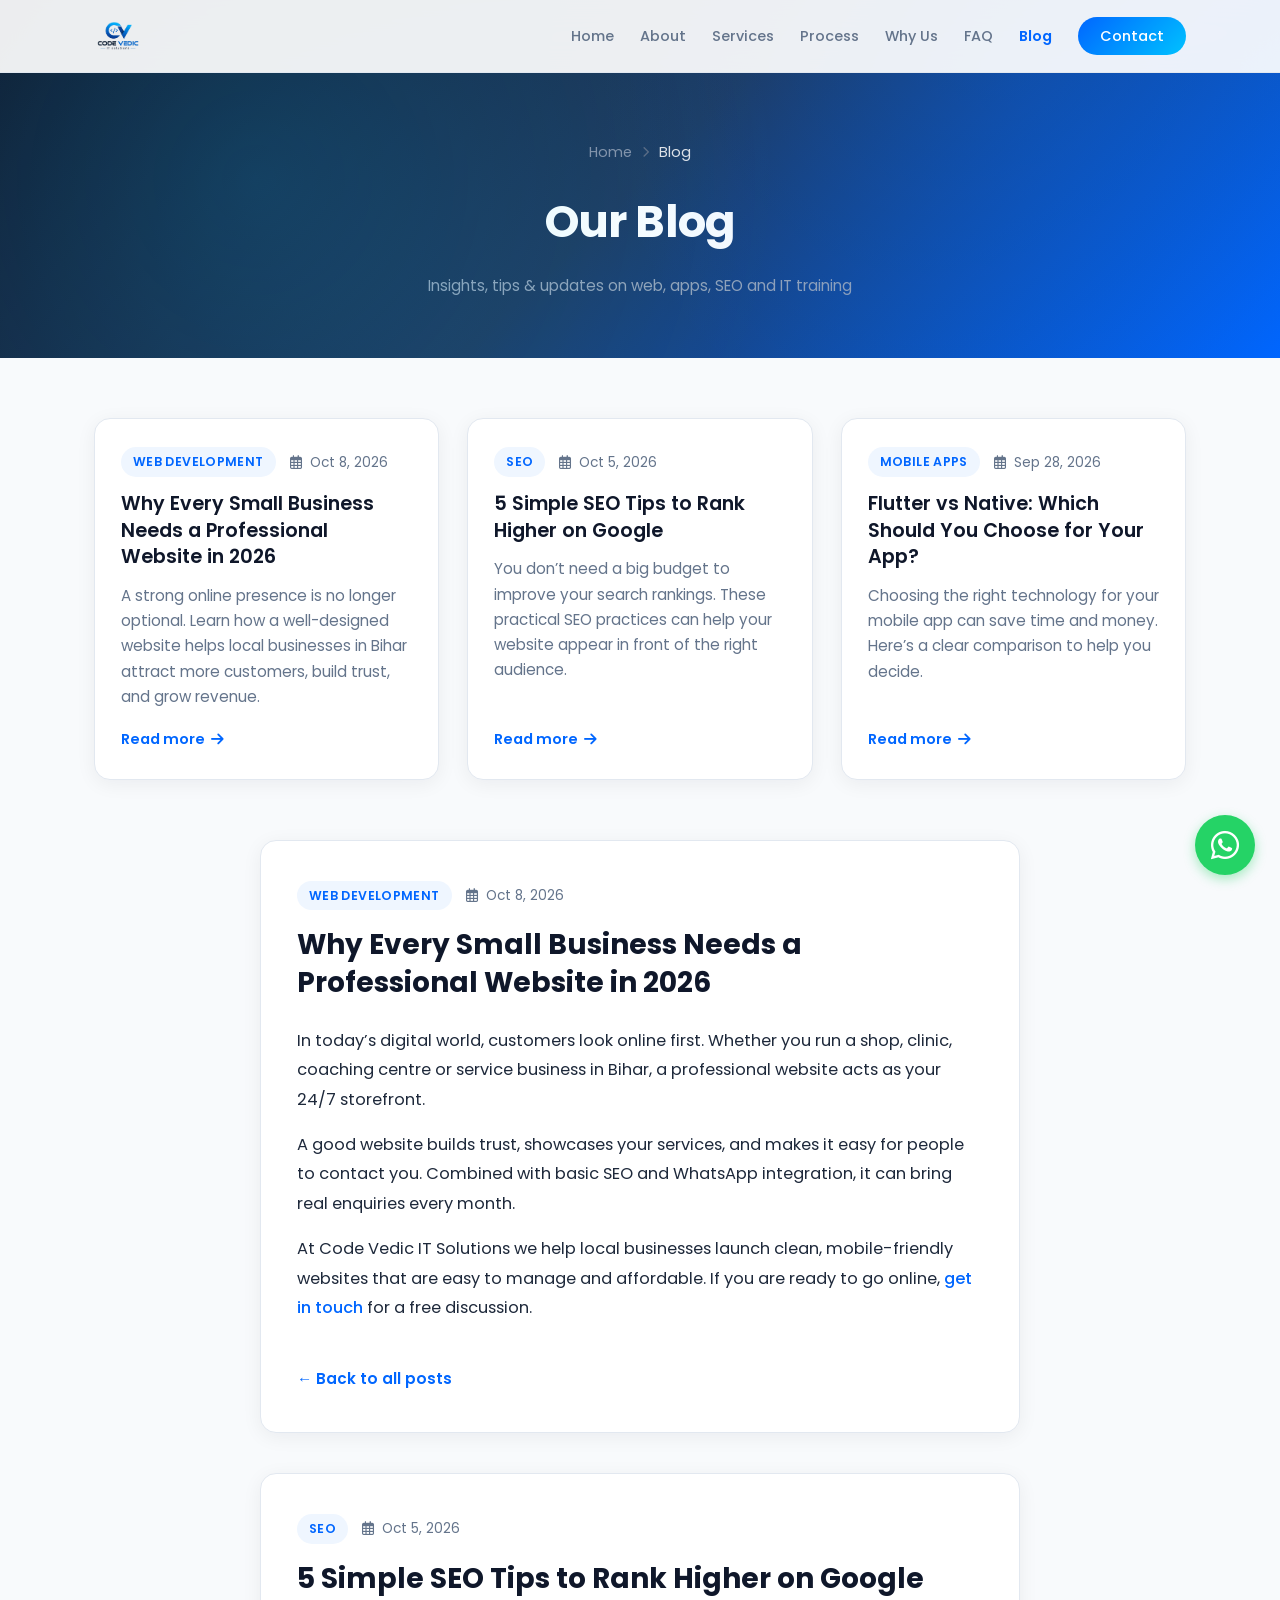
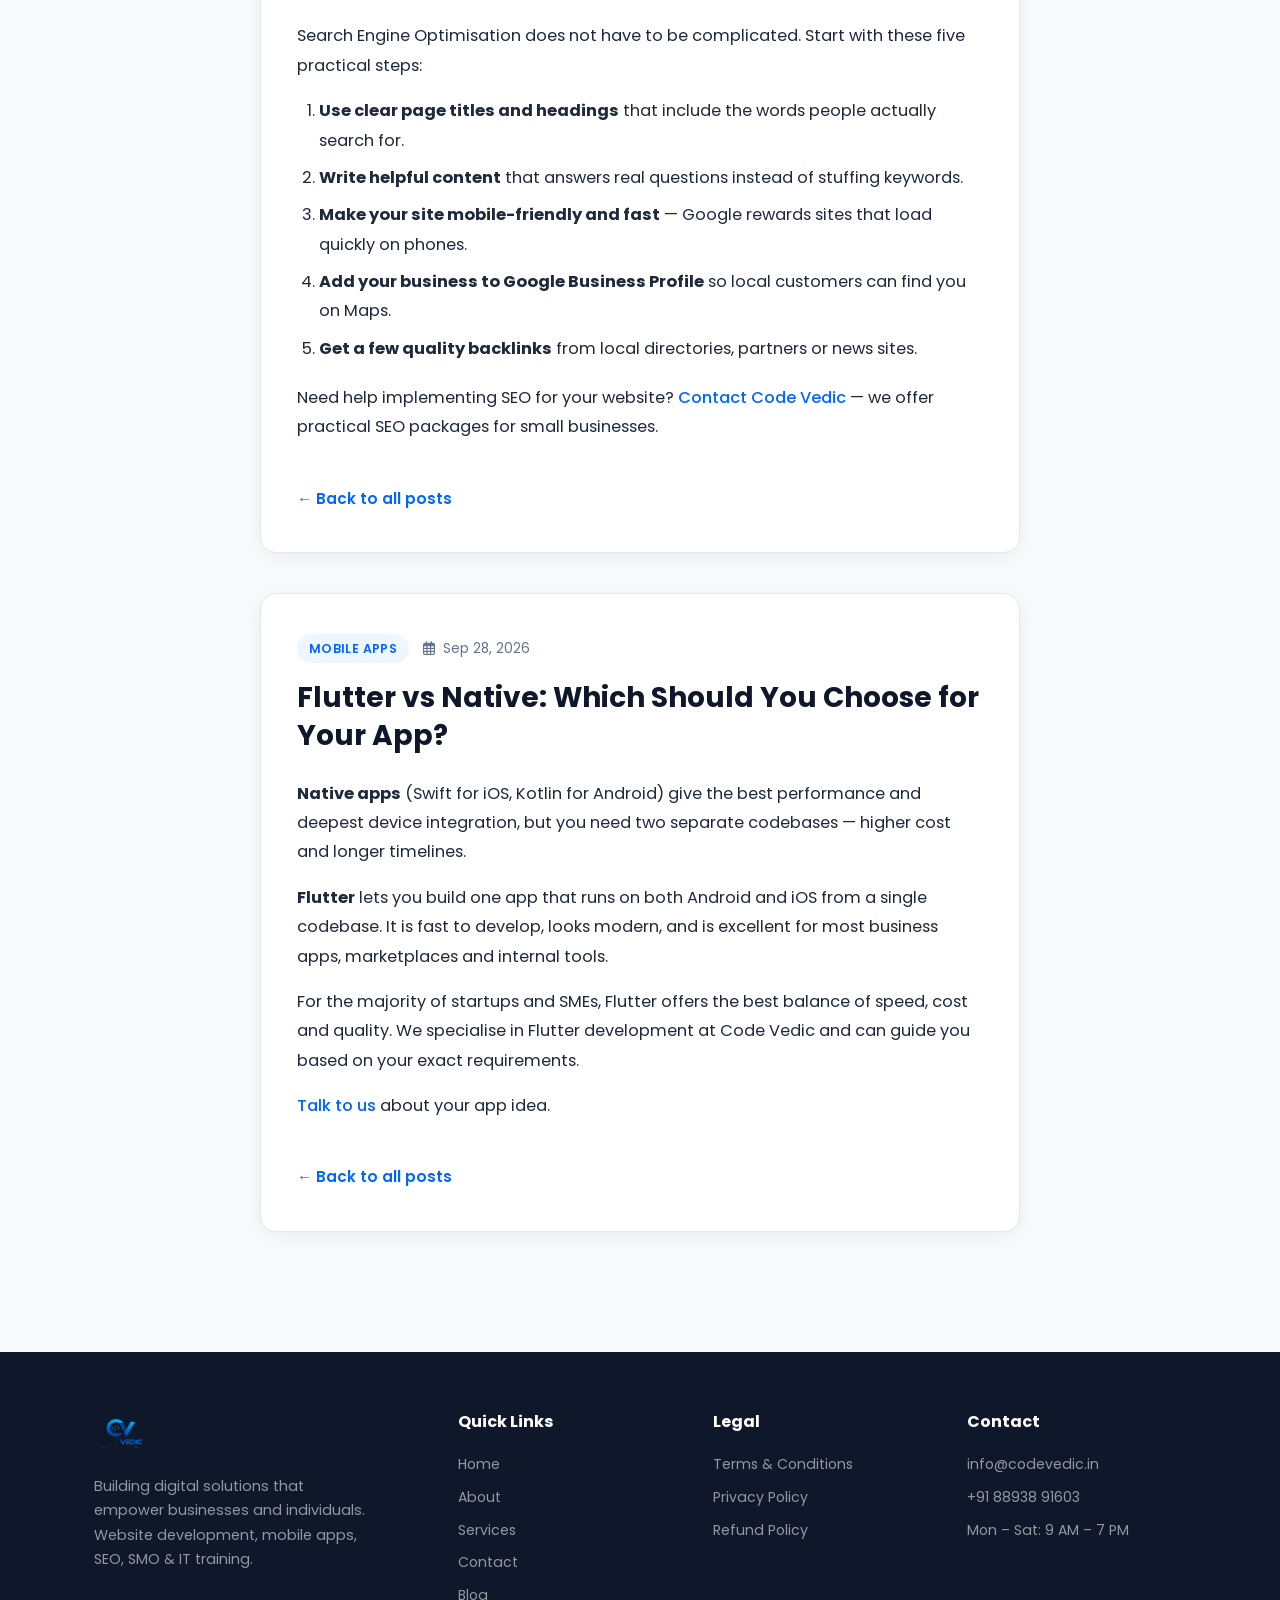
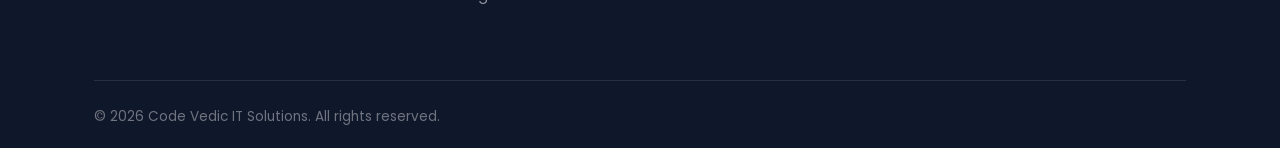
==== blog.html @ 6866b218 "Add files via upload" ====
<!DOCTYPE html>
<html lang="en">
<head>
    <meta charset="UTF-8">
    <meta name="viewport" content="width=device-width, initial-scale=1.0">
    <meta name="description" content="Blog of Code Vedic IT Solutions – Tips on website development, mobile apps, SEO, digital marketing and IT training.">
    <meta name="robots" content="index, follow">
    <meta name="author" content="Code Vedic IT Solutions">
    <link rel="canonical" href="https://www.codevedic.in/blog.html">
    <meta property="og:title" content="Blog | Code Vedic IT Solutions">
    <meta property="og:description" content="Tips and insights on web development, apps, SEO and IT training from Code Vedic.">
    <meta property="og:url" content="https://www.codevedic.in/blog.html">
    <meta property="og:type" content="website">
    <meta property="og:site_name" content="Code Vedic IT Solutions">
    <meta property="og:image" content="https://www.codevedic.in/logo.png">
    <title>Blog | Code Vedic IT Solutions</title>
    <link rel="icon" type="image/png" href="logo.png">
    <link rel="apple-touch-icon" href="logo.png">
    <link rel="stylesheet" href="styles.css">
    <link rel="preconnect" href="https://fonts.googleapis.com">
    <link rel="preconnect" href="https://fonts.gstatic.com" crossorigin>
    <link href="https://fonts.googleapis.com/css2?family=Poppins:wght@300;400;500;600;700;800&display=swap" rel="stylesheet">
    <link rel="stylesheet" href="https://cdnjs.cloudflare.com/ajax/libs/font-awesome/6.5.1/css/all.min.css">
</head>
<body>
    <nav class="navbar scrolled" id="navbar">
        <div class="container nav-container">
            <a href="index.html" class="logo">
                <img src="logo.png" alt="Code Vedic IT Solutions Logo">
            </a>
            <ul class="nav-links" id="navLinks">
                <li><a href="index.html#home">Home</a></li>
                <li><a href="index.html#about">About</a></li>
                <li><a href="index.html#services">Services</a></li>
                <li><a href="index.html#process">Process</a></li>
                <li><a href="index.html#why-us">Why Us</a></li>
                <li><a href="index.html#faq">FAQ</a></li>
                <li><a href="blog.html" class="active">Blog</a></li>
                <li><a href="index.html#contact" class="btn-nav">Contact</a></li>
            </ul>
            <button class="hamburger" id="hamburger" aria-label="Menu">
                <span></span>
                <span></span>
                <span></span>
            </button>
        </div>
    </nav>

    <section class="policy-hero">
        <div class="container">
            <div class="policy-breadcrumb">
                <a href="index.html">Home</a>
                <i class="fas fa-chevron-right"></i>
                <span>Blog</span>
            </div>
            <h1>Our Blog</h1>
            <p>Insights, tips &amp; updates on web, apps, SEO and IT training</p>
        </div>
    </section>

    <section class="blog-section">
        <div class="container">
            <!-- 
                ============================================
                HOW TO ADD A NEW BLOG POST:
                1. Copy one full <article class="blog-card"> ... </article> block below
                2. Paste it at the TOP of the blog-grid (newest first)
                3. Change the title, date, category, excerpt and the href of "Read more"
                4. Optionally create a new HTML file (e.g. blog-post-3.html) for the full article
                   and link to it, OR keep the full content inside the card for now.
                ============================================
            -->
            <div class="blog-grid">

                <!-- ========== BLOG POST 1 (newest) ========== -->
                <article class="blog-card">
                    <div class="blog-card-meta">
                        <span class="blog-category">Web Development</span>
                        <span class="blog-date"><i class="far fa-calendar-alt"></i> Oct 8, 2026</span>
                    </div>
                    <h2 class="blog-card-title">
                        <a href="#post-1">Why Every Small Business Needs a Professional Website in 2026</a>
                    </h2>
                    <p class="blog-card-excerpt">
                        A strong online presence is no longer optional. Learn how a well-designed website helps local businesses in Bihar attract more customers, build trust, and grow revenue.
                    </p>
                    <a href="#post-1" class="blog-read-more">Read more <i class="fas fa-arrow-right"></i></a>
                </article>

                <!-- ========== BLOG POST 2 ========== -->
                <article class="blog-card">
                    <div class="blog-card-meta">
                        <span class="blog-category">SEO</span>
                        <span class="blog-date"><i class="far fa-calendar-alt"></i> Oct 5, 2026</span>
                    </div>
                    <h2 class="blog-card-title">
                        <a href="#post-2">5 Simple SEO Tips to Rank Higher on Google</a>
                    </h2>
                    <p class="blog-card-excerpt">
                        You don’t need a big budget to improve your search rankings. These practical SEO practices can help your website appear in front of the right audience.
                    </p>
                    <a href="#post-2" class="blog-read-more">Read more <i class="fas fa-arrow-right"></i></a>
                </article>

                <!-- ========== BLOG POST 3 ========== -->
                <article class="blog-card">
                    <div class="blog-card-meta">
                        <span class="blog-category">Mobile Apps</span>
                        <span class="blog-date"><i class="far fa-calendar-alt"></i> Sep 28, 2026</span>
                    </div>
                    <h2 class="blog-card-title">
                        <a href="#post-3">Flutter vs Native: Which Should You Choose for Your App?</a>
                    </h2>
                    <p class="blog-card-excerpt">
                        Choosing the right technology for your mobile app can save time and money. Here’s a clear comparison to help you decide.
                    </p>
                    <a href="#post-3" class="blog-read-more">Read more <i class="fas fa-arrow-right"></i></a>
                </article>

                <!-- 
                    ========== ADD NEW BLOG POST HERE ==========
                    Copy the block above and paste below this comment.
                    Update title, date, category, excerpt and link.
                -->

            </div>

            <!-- Full post content sections (expandable / for anchor links) -->
            <div class="blog-posts-full">

                <article id="post-1" class="blog-full-post">
                    <div class="blog-full-meta">
                        <span class="blog-category">Web Development</span>
                        <span class="blog-date"><i class="far fa-calendar-alt"></i> Oct 8, 2026</span>
                    </div>
                    <h2>Why Every Small Business Needs a Professional Website in 2026</h2>
                    <div class="blog-full-body">
                        <p>In today’s digital world, customers look online first. Whether you run a shop, clinic, coaching centre or service business in Bihar, a professional website acts as your 24/7 storefront.</p>
                        <p>A good website builds trust, showcases your services, and makes it easy for people to contact you. Combined with basic SEO and WhatsApp integration, it can bring real enquiries every month.</p>
                        <p>At Code Vedic IT Solutions we help local businesses launch clean, mobile-friendly websites that are easy to manage and affordable. If you are ready to go online, <a href="index.html#contact">get in touch</a> for a free discussion.</p>
                    </div>
                    <a href="blog.html" class="blog-back">← Back to all posts</a>
                </article>

                <article id="post-2" class="blog-full-post">
                    <div class="blog-full-meta">
                        <span class="blog-category">SEO</span>
                        <span class="blog-date"><i class="far fa-calendar-alt"></i> Oct 5, 2026</span>
                    </div>
                    <h2>5 Simple SEO Tips to Rank Higher on Google</h2>
                    <div class="blog-full-body">
                        <p>Search Engine Optimisation does not have to be complicated. Start with these five practical steps:</p>
                        <ol>
                            <li><strong>Use clear page titles and headings</strong> that include the words people actually search for.</li>
                            <li><strong>Write helpful content</strong> that answers real questions instead of stuffing keywords.</li>
                            <li><strong>Make your site mobile-friendly and fast</strong> — Google rewards sites that load quickly on phones.</li>
                            <li><strong>Add your business to Google Business Profile</strong> so local customers can find you on Maps.</li>
                            <li><strong>Get a few quality backlinks</strong> from local directories, partners or news sites.</li>
                        </ol>
                        <p>Need help implementing SEO for your website? <a href="index.html#contact">Contact Code Vedic</a> — we offer practical SEO packages for small businesses.</p>
                    </div>
                    <a href="blog.html" class="blog-back">← Back to all posts</a>
                </article>

                <article id="post-3" class="blog-full-post">
                    <div class="blog-full-meta">
                        <span class="blog-category">Mobile Apps</span>
                        <span class="blog-date"><i class="far fa-calendar-alt"></i> Sep 28, 2026</span>
                    </div>
                    <h2>Flutter vs Native: Which Should You Choose for Your App?</h2>
                    <div class="blog-full-body">
                        <p><strong>Native apps</strong> (Swift for iOS, Kotlin for Android) give the best performance and deepest device integration, but you need two separate codebases — higher cost and longer timelines.</p>
                        <p><strong>Flutter</strong> lets you build one app that runs on both Android and iOS from a single codebase. It is fast to develop, looks modern, and is excellent for most business apps, marketplaces and internal tools.</p>
                        <p>For the majority of startups and SMEs, Flutter offers the best balance of speed, cost and quality. We specialise in Flutter development at Code Vedic and can guide you based on your exact requirements.</p>
                        <p><a href="index.html#contact">Talk to us</a> about your app idea.</p>
                    </div>
                    <a href="blog.html" class="blog-back">← Back to all posts</a>
                </article>

            </div>
        </div>
    </section>

    <footer class="footer">
        <div class="container">
            <div class="footer-content">
                <div class="footer-brand">
                    <img src="logo.png" alt="Code Vedic IT Solutions" class="footer-logo">
                    <p>Building digital solutions that empower businesses and individuals. Website development, mobile apps, SEO, SMO &amp; IT training.</p>
                </div>
                <div class="footer-links">
                    <h4>Quick Links</h4>
                    <ul>
                        <li><a href="index.html#home">Home</a></li>
                        <li><a href="index.html#about">About</a></li>
                        <li><a href="index.html#services">Services</a></li>
                        <li><a href="index.html#contact">Contact</a></li>
                        <li><a href="blog.html">Blog</a></li>
                    </ul>
                </div>
                <div class="footer-links">
                    <h4>Legal</h4>
                    <ul>
                        <li><a href="terms.html">Terms &amp; Conditions</a></li>
                        <li><a href="privacy.html">Privacy Policy</a></li>
                        <li><a href="refund.html">Refund Policy</a></li>
                    </ul>
                </div>
                <div class="footer-links">
                    <h4>Contact</h4>
                    <ul>
                        <li><a href="mailto:info@codevedic.in">info@codevedic.in</a></li>
                        <li><a href="tel:+918893891603">+91 88938 91603</a></li>
                        <li>Mon – Sat: 9 AM – 7 PM</li>
                    </ul>
                </div>
            </div>
            <div class="footer-bottom">
                <p>&copy; 2026 Code Vedic IT Solutions. All rights reserved.</p>
            </div>
        </div>
    </footer>

    <a href="https://wa.me/918893891603" class="whatsapp-float" target="_blank" rel="noopener noreferrer" aria-label="Chat on WhatsApp">
        <i class="fab fa-whatsapp"></i>
    </a>

    <script src="script.js"></script>
</body>
</html>
---- styles.css ----
/* ===== Reset & Base ===== */
*, *::before, *::after {
    margin: 0;
    padding: 0;
    box-sizing: border-box;
}

:root {
    --primary: #0066FF;
    --primary-dark: #004ECC;
    --primary-light: #3D8BFF;
    --secondary: #00C2FF;
    --dark: #0F172A;
    --text: #1E293B;
    --text-muted: #64748B;
    --white: #FFFFFF;
    --bg: #FFFFFF;
    --bg-soft: #F1F5F9;
    --bg-blue: #EFF6FF;
    --bg-slate: #F8FAFC;
    --border: #E2E8F0;
    --gradient: linear-gradient(135deg, #0066FF 0%, #00C2FF 100%);
    --shadow: 0 10px 40px rgba(0, 102, 255, 0.1);
    --shadow-sm: 0 4px 16px rgba(0, 0, 0, 0.06);
    --radius: 14px;
    --transition: all 0.3s ease;
}

html {
    scroll-behavior: smooth;
    font-size: 16px;
}

body {
    font-family: 'Poppins', sans-serif;
    background: var(--bg);
    color: var(--text);
    line-height: 1.7;
    overflow-x: hidden;
}

.container {
    max-width: 1140px;
    margin: 0 auto;
    padding: 0 24px;
}

a {
    text-decoration: none;
    color: inherit;
    transition: var(--transition);
}

ul { list-style: none; }

img {
    max-width: 100%;
    height: auto;
    display: block;
}

/* ===== Buttons ===== */
.btn {
    display: inline-flex;
    align-items: center;
    gap: 8px;
    padding: 14px 32px;
    border-radius: 50px;
    font-weight: 600;
    font-size: 0.95rem;
    cursor: pointer;
    border: none;
    transition: var(--transition);
}

.btn-primary {
    background: var(--gradient);
    color: var(--white);
    box-shadow: 0 4px 20px rgba(0, 102, 255, 0.3);
}

.btn-primary:hover {
    transform: translateY(-3px);
    box-shadow: 0 8px 30px rgba(0, 102, 255, 0.4);
}

.btn-outline {
    background: transparent;
    color: var(--primary);
    border: 2px solid var(--primary);
}

.btn-outline:hover {
    background: var(--primary);
    color: var(--white);
}

.btn-lg {
    padding: 18px 40px;
    font-size: 1.05rem;
}

.btn-block {
    width: 100%;
    justify-content: center;
}

/* ===== Navigation ===== */
.navbar {
    position: fixed;
    top: 0;
    left: 0;
    width: 100%;
    z-index: 1000;
    padding: 12px 0;
    transition: var(--transition);
    background: rgba(255, 255, 255, 0.92);
    backdrop-filter: blur(16px);
    border-bottom: 1px solid var(--border);
}

.navbar.scrolled {
    box-shadow: 0 4px 24px rgba(0, 0, 0, 0.06);
    padding: 8px 0;
}

.nav-container {
    display: flex;
    align-items: center;
    justify-content: space-between;
}

.logo img {
    height: 48px;
    width: auto;
    object-fit: contain;
}

.nav-links {
    display: flex;
    align-items: center;
    gap: 26px;
}

.nav-links a {
    font-weight: 500;
    font-size: 0.9rem;
    color: var(--text-muted);
    position: relative;
}

.nav-links a:hover,
.nav-links a.active {
    color: var(--primary);
}

.nav-links a:not(.btn-nav)::after {
    content: '';
    position: absolute;
    bottom: -4px;
    left: 0;
    width: 0;
    height: 2px;
    background: var(--gradient);
    transition: var(--transition);
}

.nav-links a:not(.btn-nav):hover::after {
    width: 100%;
}

.btn-nav {
    background: var(--gradient);
    color: var(--white) !important;
    padding: 9px 22px;
    border-radius: 50px;
    font-weight: 600;
    font-size: 0.9rem;
}

.btn-nav:hover {
    transform: translateY(-2px);
    box-shadow: 0 4px 15px rgba(0, 102, 255, 0.3);
}

.hamburger {
    display: none;
    flex-direction: column;
    gap: 5px;
    background: none;
    border: none;
    cursor: pointer;
    padding: 4px;
}

.hamburger span {
    display: block;
    width: 24px;
    height: 2.5px;
    background: var(--dark);
    border-radius: 2px;
    transition: var(--transition);
}

/* ===== Hero Section ===== */
.hero {
    min-height: 92vh;
    display: flex;
    align-items: center;
    position: relative;
    padding: 120px 0 80px;
    background: linear-gradient(160deg, #EFF6FF 0%, #FFFFFF 45%, #F0F9FF 100%);
    overflow: hidden;
}

.hero-bg {
    position: absolute;
    inset: 0;
    background:
        radial-gradient(circle at 85% 15%, rgba(0, 102, 255, 0.08) 0%, transparent 40%),
        radial-gradient(circle at 10% 80%, rgba(0, 194, 255, 0.06) 0%, transparent 35%);
    z-index: 0;
}

.hero-content {
    position: relative;
    z-index: 1;
    text-align: center;
    max-width: 780px;
    margin: 0 auto;
}

.hero-badge {
    display: inline-block;
    background: rgba(0, 102, 255, 0.1);
    color: var(--primary);
    padding: 8px 20px;
    border-radius: 50px;
    font-size: 0.85rem;
    font-weight: 600;
    margin-bottom: 24px;
    border: 1px solid rgba(0, 102, 255, 0.15);
}

.hero-content h1 {
    font-size: 3.1rem;
    font-weight: 800;
    line-height: 1.2;
    margin-bottom: 20px;
    color: var(--dark);
}

.gradient-text {
    background: var(--gradient);
    -webkit-background-clip: text;
    -webkit-text-fill-color: transparent;
    background-clip: text;
}

.hero-content > p {
    font-size: 1.15rem;
    color: var(--text-muted);
    margin-bottom: 32px;
    max-width: 600px;
    margin-left: auto;
    margin-right: auto;
}

.hero-btns {
    display: flex;
    gap: 14px;
    flex-wrap: wrap;
    justify-content: center;
    margin-bottom: 48px;
}

.hero-stats {
    display: flex;
    justify-content: center;
    gap: 48px;
    flex-wrap: wrap;
    padding-top: 32px;
    border-top: 1px solid var(--border);
}

.hero-stat {
    text-align: center;
}

.hero-stat strong {
    display: block;
    font-size: 1.8rem;
    font-weight: 700;
    background: var(--gradient);
    -webkit-background-clip: text;
    -webkit-text-fill-color: transparent;
    background-clip: text;
}

.hero-stat span {
    font-size: 0.85rem;
    color: var(--text-muted);
}

.scroll-indicator {
    position: absolute;
    bottom: 28px;
    left: 50%;
    transform: translateX(-50%);
    animation: bounce 2s infinite;
    z-index: 1;
}

.scroll-indicator a {
    color: var(--text-muted);
    font-size: 1.4rem;
}

@keyframes bounce {
    0%, 100% { transform: translateX(-50%) translateY(0); }
    50% { transform: translateX(-50%) translateY(8px); }
}

/* ===== Section Common ===== */
section {
    padding: 90px 0;
}

.section-header {
    text-align: center;
    margin-bottom: 56px;
}

.section-tag {
    display: inline-block;
    background: rgba(0, 102, 255, 0.08);
    color: var(--primary);
    padding: 6px 16px;
    border-radius: 50px;
    font-size: 0.8rem;
    font-weight: 600;
    letter-spacing: 0.5px;
    text-transform: uppercase;
    margin-bottom: 14px;
}

.section-header h2 {
    font-size: 2.3rem;
    font-weight: 700;
    color: var(--dark);
    margin-bottom: 14px;
}

.underline {
    width: 56px;
    height: 4px;
    background: var(--gradient);
    margin: 0 auto 16px;
    border-radius: 2px;
}

.section-desc {
    color: var(--text-muted);
    font-size: 1.05rem;
    max-width: 560px;
    margin: 0 auto;
}

/* ===== About Section ===== */
.about {
    background: var(--bg);
}

.about-content {
    display: grid;
    grid-template-columns: 1fr 1fr;
    gap: 50px;
    align-items: start;
}

.about-text h3 {
    font-size: 1.5rem;
    color: var(--dark);
    margin-bottom: 16px;
}

.about-text p {
    color: var(--text-muted);
    margin-bottom: 16px;
    font-size: 1rem;
}

.about-text .btn {
    margin-top: 12px;
}

.about-features {
    display: grid;
    grid-template-columns: 1fr 1fr;
    gap: 18px;
}

.feature-card {
    background: var(--bg-soft);
    padding: 26px 22px;
    border-radius: var(--radius);
    border: 1px solid var(--border);
    transition: var(--transition);
}

.feature-card:hover {
    border-color: rgba(0, 102, 255, 0.25);
    transform: translateY(-4px);
    box-shadow: var(--shadow);
    background: var(--white);
}

.feature-icon {
    width: 48px;
    height: 48px;
    background: rgba(0, 102, 255, 0.1);
    border-radius: 12px;
    display: flex;
    align-items: center;
    justify-content: center;
    margin-bottom: 14px;
}

.feature-icon i {
    font-size: 1.3rem;
    color: var(--primary);
}

.feature-card h4 {
    font-size: 1.05rem;
    color: var(--dark);
    margin-bottom: 8px;
}

.feature-card p {
    color: var(--text-muted);
    font-size: 0.88rem;
    margin: 0;
}

/* ===== Services Section ===== */
.services {
    background: var(--bg-soft);
}

.services-grid {
    display: grid;
    grid-template-columns: repeat(2, 1fr);
    gap: 28px;
}

.service-card {
    background: var(--white);
    padding: 36px 30px;
    border-radius: 16px;
    border: 1px solid var(--border);
    transition: var(--transition);
    position: relative;
    overflow: hidden;
}

.service-card::before {
    content: '';
    position: absolute;
    top: 0;
    left: 0;
    width: 100%;
    height: 3px;
    background: var(--gradient);
    transform: scaleX(0);
    transition: var(--transition);
}

.service-card:hover {
    border-color: rgba(0, 102, 255, 0.2);
    transform: translateY(-6px);
    box-shadow: var(--shadow);
}

.service-card:hover::before {
    transform: scaleX(1);
}

.service-icon {
    width: 64px;
    height: 64px;
    background: var(--bg-blue);
    border-radius: 14px;
    display: flex;
    align-items: center;
    justify-content: center;
    margin-bottom: 22px;
}

.service-icon i {
    font-size: 1.6rem;
    color: var(--primary);
}

.service-card h3 {
    font-size: 1.3rem;
    color: var(--dark);
    margin-bottom: 12px;
}

.service-card > p {
    color: var(--text-muted);
    font-size: 0.92rem;
    margin-bottom: 18px;
}

.service-card ul {
    display: flex;
    flex-direction: column;
    gap: 7px;
}

.service-card ul li {
    color: var(--text-muted);
    font-size: 0.88rem;
    padding-left: 20px;
    position: relative;
}

.service-card ul li::before {
    content: '✓';
    position: absolute;
    left: 0;
    color: var(--primary);
    font-weight: 700;
}

/* ===== Process Section ===== */
.process {
    background: var(--bg);
}

.process-grid {
    display: grid;
    grid-template-columns: repeat(4, 1fr);
    gap: 24px;
}

.process-card {
    background: var(--bg-soft);
    padding: 32px 24px;
    border-radius: var(--radius);
    border: 1px solid var(--border);
    text-align: center;
    transition: var(--transition);
    position: relative;
}

.process-card:hover {
    transform: translateY(-5px);
    box-shadow: var(--shadow);
    border-color: rgba(0, 102, 255, 0.2);
    background: var(--white);
}

.process-num {
    font-size: 2.2rem;
    font-weight: 800;
    background: var(--gradient);
    -webkit-background-clip: text;
    -webkit-text-fill-color: transparent;
    background-clip: text;
    margin-bottom: 14px;
    opacity: 0.85;
}

.process-card h3 {
    font-size: 1.1rem;
    color: var(--dark);
    margin-bottom: 10px;
}

.process-card p {
    color: var(--text-muted);
    font-size: 0.88rem;
}

/* ===== Technologies Section ===== */
.tech {
    background: var(--bg-blue);
}

.tech-grid {
    display: grid;
    grid-template-columns: repeat(6, 1fr);
    gap: 18px;
}

.tech-item {
    background: var(--white);
    padding: 24px 12px;
    border-radius: var(--radius);
    border: 1px solid var(--border);
    display: flex;
    flex-direction: column;
    align-items: center;
    gap: 10px;
    transition: var(--transition);
}

.tech-item:hover {
    transform: translateY(-4px);
    box-shadow: var(--shadow-sm);
    border-color: rgba(0, 102, 255, 0.25);
}

.tech-item i {
    font-size: 1.8rem;
    color: var(--primary);
}

.tech-item span {
    font-size: 0.82rem;
    font-weight: 500;
    color: var(--text);
}

/* ===== Why Us Section ===== */
.why-us {
    background: var(--bg-soft);
}

.why-grid {
    display: grid;
    grid-template-columns: repeat(4, 1fr);
    gap: 22px;
}

.why-card {
    background: var(--white);
    padding: 32px 24px;
    border-radius: var(--radius);
    border: 1px solid var(--border);
    transition: var(--transition);
    text-align: center;
}

.why-card:hover {
    border-color: rgba(0, 102, 255, 0.25);
    transform: translateY(-5px);
    box-shadow: var(--shadow);
}

.why-icon {
    width: 56px;
    height: 56px;
    background: var(--bg-blue);
    border-radius: 50%;
    display: flex;
    align-items: center;
    justify-content: center;
    margin: 0 auto 16px;
}

.why-icon i {
    font-size: 1.3rem;
    color: var(--primary);
}

.why-card h3 {
    font-size: 1.1rem;
    color: var(--dark);
    margin-bottom: 10px;
}

.why-card p {
    color: var(--text-muted);
    font-size: 0.88rem;
}

/* ===== FAQ Section ===== */
.faq {
    background: var(--bg);
}

.faq-list {
    max-width: 760px;
    margin: 0 auto;
    display: flex;
    flex-direction: column;
    gap: 12px;
}

.faq-item {
    background: var(--bg-soft);
    border-radius: var(--radius);
    border: 1px solid var(--border);
    overflow: hidden;
    transition: var(--transition);
}

.faq-item.active {
    border-color: rgba(0, 102, 255, 0.25);
    box-shadow: var(--shadow-sm);
}

.faq-question {
    width: 100%;
    display: flex;
    align-items: center;
    justify-content: space-between;
    padding: 18px 24px;
    background: none;
    border: none;
    cursor: pointer;
    font-family: 'Poppins', sans-serif;
    font-size: 1rem;
    font-weight: 600;
    color: var(--dark);
    text-align: left;
    gap: 16px;
}

.faq-question i {
    color: var(--primary);
    transition: var(--transition);
    flex-shrink: 0;
}

.faq-item.active .faq-question i {
    transform: rotate(180deg);
}

.faq-answer {
    max-height: 0;
    overflow: hidden;
    transition: max-height 0.3s ease;
}

.faq-item.active .faq-answer {
    max-height: 200px;
}

.faq-answer p {
    padding: 0 24px 18px;
    color: var(--text-muted);
    font-size: 0.92rem;
}

/* ===== CTA Section ===== */
.cta {
    background: var(--gradient);
    text-align: center;
    padding: 70px 0;
}

.cta h2 {
    font-size: 2.1rem;
    color: var(--white);
    margin-bottom: 12px;
}

.cta p {
    color: rgba(255, 255, 255, 0.9);
    font-size: 1.05rem;
    margin-bottom: 28px;
    max-width: 500px;
    margin-left: auto;
    margin-right: auto;
}

.cta .btn-primary {
    background: var(--white);
    color: var(--primary);
    box-shadow: 0 4px 20px rgba(0, 0, 0, 0.12);
}

.cta .btn-primary:hover {
    background: var(--dark);
    color: var(--white);
}

/* ===== Contact Section ===== */
.contact {
    background: var(--bg-soft);
}

.contact-wrapper {
    display: grid;
    grid-template-columns: 0.85fr 1.15fr;
    gap: 48px;
    align-items: start;
}

.contact-info {
    display: flex;
    flex-direction: column;
    gap: 24px;
}

.info-item {
    display: flex;
    gap: 14px;
    align-items: flex-start;
}

.info-icon {
    width: 48px;
    height: 48px;
    background: var(--bg-blue);
    border-radius: 12px;
    display: flex;
    align-items: center;
    justify-content: center;
    flex-shrink: 0;
}

.info-icon i {
    color: var(--primary);
    font-size: 1.1rem;
}

.info-item h4 {
    color: var(--dark);
    font-size: 0.95rem;
    margin-bottom: 2px;
}

.info-item p,
.info-item a {
    color: var(--text-muted);
    font-size: 0.92rem;
}

.info-item a:hover {
    color: var(--primary);
}

.social-links {
    display: flex;
    gap: 10px;
    margin-top: 8px;
}

.social-links a {
    width: 42px;
    height: 42px;
    background: var(--white);
    border-radius: 50%;
    display: flex;
    align-items: center;
    justify-content: center;
    color: var(--text-muted);
    border: 1px solid var(--border);
    transition: var(--transition);
}

.social-links a:hover {
    background: var(--primary);
    color: var(--white);
    border-color: var(--primary);
    transform: translateY(-3px);
}

/* Contact Form */
.contact-form {
    background: var(--white);
    padding: 36px;
    border-radius: 16px;
    border: 1px solid var(--border);
    box-shadow: var(--shadow-sm);
}

.form-row {
    display: grid;
    grid-template-columns: 1fr 1fr;
    gap: 18px;
}

.form-group {
    margin-bottom: 18px;
}

.form-group label {
    display: block;
    color: var(--dark);
    font-size: 0.88rem;
    font-weight: 500;
    margin-bottom: 7px;
}

.form-group input,
.form-group select,
.form-group textarea {
    width: 100%;
    padding: 13px 16px;
    background: var(--bg-soft);
    border: 1px solid var(--border);
    border-radius: 10px;
    color: var(--dark);
    font-family: 'Poppins', sans-serif;
    font-size: 0.92rem;
    transition: var(--transition);
    outline: none;
}

.form-group input::placeholder,
.form-group textarea::placeholder {
    color: var(--text-muted);
}

.form-group input:focus,
.form-group select:focus,
.form-group textarea:focus {
    border-color: var(--primary);
    box-shadow: 0 0 0 3px rgba(0, 102, 255, 0.1);
    background: var(--white);
}

.form-group select {
    cursor: pointer;
    appearance: none;
    background-image: url("data:image/svg+xml,%3Csvg xmlns='http://www.w3.org/2000/svg' width='12' height='12' fill='%2364748B' viewBox='0 0 16 16'%3E%3Cpath d='M8 11L3 6h10l-5 5z'/%3E%3C/svg%3E");
    background-repeat: no-repeat;
    background-position: right 14px center;
}

.form-group select option {
    background: var(--white);
    color: var(--dark);
}

.form-group textarea {
    resize: vertical;
    min-height: 110px;
}

/* ===== Footer ===== */
.footer {
    background: var(--dark);
    padding: 56px 0 0;
}

.footer-content {
    display: grid;
    grid-template-columns: 1.5fr 1fr 1fr 1fr;
    gap: 36px;
    padding-bottom: 40px;
}

.footer-logo {
    height: 52px;
    width: auto;
    margin-bottom: 14px;
    object-fit: contain;
}

.footer-brand p {
    color: rgba(255, 255, 255, 0.55);
    font-size: 0.9rem;
    max-width: 280px;
}

.footer-links h4 {
    color: var(--white);
    font-size: 1rem;
    margin-bottom: 18px;
}

.footer-links ul {
    display: flex;
    flex-direction: column;
    gap: 9px;
}

.footer-links a,
.footer-links li {
    color: rgba(255, 255, 255, 0.55);
    font-size: 0.88rem;
}

.footer-links a:hover {
    color: var(--primary-light);
}

.footer-bottom {
    border-top: 1px solid rgba(255, 255, 255, 0.08);
    padding: 20px 0;
    text-align: center;
}

.footer-bottom p {
    color: rgba(255, 255, 255, 0.4);
    font-size: 0.85rem;
}

/* ===== Responsive ===== */
@media (max-width: 1024px) {
    .hero-content h1 { font-size: 2.5rem; }
    .process-grid { grid-template-columns: repeat(2, 1fr); }
    .why-grid { grid-template-columns: repeat(2, 1fr); }
    .tech-grid { grid-template-columns: repeat(4, 1fr); }
    .footer-content { grid-template-columns: 1fr 1fr; }
}

@media (max-width: 768px) {
    .hamburger { display: flex; }

    .nav-links {
        position: fixed;
        top: 0;
        right: -100%;
        width: 280px;
        height: 100vh;
        background: var(--white);
        flex-direction: column;
        padding: 80px 28px 28px;
        gap: 20px;
        transition: right 0.3s ease;
        box-shadow: -10px 0 40px rgba(0, 0, 0, 0.08);
        align-items: flex-start;
    }

    .nav-links.active { right: 0; }

    .hero-content h1 { font-size: 2rem; }
    .hero-stats { gap: 28px; }
    .about-content { grid-template-columns: 1fr; gap: 36px; }
    .about-features { grid-template-columns: 1fr; }
    .services-grid { grid-template-columns: 1fr; }
    .process-grid { grid-template-columns: 1fr; }
    .why-grid { grid-template-columns: 1fr; }
    .tech-grid { grid-template-columns: repeat(3, 1fr); }
    .contact-wrapper { grid-template-columns: 1fr; }
    .form-row { grid-template-columns: 1fr; }
    .footer-content { grid-template-columns: 1fr; text-align: center; }
    .footer-brand p { margin: 0 auto; }
    .section-header h2 { font-size: 1.85rem; }
    section { padding: 70px 0; }
}

@media (max-width: 480px) {
    .hero-content h1 { font-size: 1.7rem; }
    .hero-btns { flex-direction: column; align-items: center; }
    .btn { width: 100%; justify-content: center; }
    .hero-stats { flex-direction: column; gap: 16px; }
    .tech-grid { grid-template-columns: repeat(2, 1fr); }
    .contact-form { padding: 24px 18px; }
    .logo img { height: 40px; }
}
/* WhatsApp Floating Button */
.whatsapp-float {
    position: fixed;
    bottom: 25px;
    right: 25px;
    width: 60px;
    height: 60px;
    background-color: #25D366;
    color: #fff;
    border-radius: 50%;
    display: flex;
    align-items: center;
    justify-content: center;
    font-size: 32px;
    box-shadow: 0 4px 12px rgba(37, 211, 102, 0.4);
    z-index: 9999;
    transition: all 0.3s ease;
    text-decoration: none;
}

.whatsapp-float:hover {
    background-color: #1ebe57;
    transform: scale(1.1);
    box-shadow: 0 6px 16px rgba(37, 211, 102, 0.5);
}

/* Optional: make it slightly smaller on mobile */
@media (max-width: 576px) {
    .whatsapp-float {
        width: 52px;
        height: 52px;
        font-size: 28px;
        bottom: 20px;
        right: 20px;
    }
}
/* ===== First Visit Enquiry Popup ===== */
.enquiry-overlay {
    position: fixed;
    inset: 0;
    background: rgba(15, 23, 42, 0.65);
    backdrop-filter: blur(4px);
    display: flex;
    align-items: center;
    justify-content: center;
    z-index: 10000;
    opacity: 0;
    visibility: hidden;
    transition: all 0.3s ease;
    padding: 20px;
}

.enquiry-overlay.active {
    opacity: 1;
    visibility: visible;
}

.enquiry-modal {
    background: #fff;
    border-radius: 16px;
    width: 100%;
    max-width: 420px;
    padding: 32px 28px;
    position: relative;
    box-shadow: 0 25px 50px rgba(0, 0, 0, 0.2);
    transform: translateY(30px);
    transition: transform 0.3s ease;
}

.enquiry-overlay.active .enquiry-modal {
    transform: translateY(0);
}

.enquiry-close {
    position: absolute;
    top: 14px;
    right: 18px;
    background: none;
    border: none;
    font-size: 28px;
    color: #64748B;
    cursor: pointer;
    line-height: 1;
    transition: color 0.2s;
}

.enquiry-close:hover {
    color: #0F172A;
}

.enquiry-header {
    text-align: center;
    margin-bottom: 24px;
}

.enquiry-header h3 {
    font-size: 1.4rem;
    color: #0F172A;
    margin-bottom: 6px;
}

.enquiry-header p {
    color: #64748B;
    font-size: 0.95rem;
}

.enquiry-group {
    margin-bottom: 18px;
}

.enquiry-group label {
    display: block;
    font-size: 0.9rem;
    font-weight: 500;
    color: #1E293B;
    margin-bottom: 6px;
}

.enquiry-group input,
.enquiry-group select {
    width: 100%;
    padding: 12px 14px;
    border: 1.5px solid #E2E8F0;
    border-radius: 10px;
    font-size: 0.95rem;
    font-family: inherit;
    color: #1E293B;
    background: #F8FAFC;
    transition: border-color 0.2s, box-shadow 0.2s;
    outline: none;
}

.enquiry-group input:focus,
.enquiry-group select:focus {
    border-color: #0066FF;
    box-shadow: 0 0 0 3px rgba(0, 102, 255, 0.15);
    background: #fff;
}

.enquiry-btn {
    width: 100%;
    margin-top: 8px;
    padding: 13px;
    font-size: 1rem;
}

@media (max-width: 480px) {
    .enquiry-modal {
        padding: 26px 20px;
    }
}
/* ===== Chat Agent Widget ===== */
.chat-agent {
    position: fixed;
    bottom: 25px;
    left: 25px;
    z-index: 9998;
    font-family: 'Poppins', sans-serif;
}

.chat-toggle {
    width: 60px;
    height: 60px;
    border-radius: 50%;
    background: linear-gradient(135deg, #0066FF, #00C2FF);
    color: #fff;
    border: none;
    font-size: 26px;
    cursor: pointer;
    box-shadow: 0 6px 20px rgba(0, 102, 255, 0.4);
    position: relative;
    transition: transform 0.3s, box-shadow 0.3s;
}

.chat-toggle:hover {
    transform: scale(1.08);
    box-shadow: 0 8px 25px rgba(0, 102, 255, 0.5);
}

.chat-badge {
    position: absolute;
    top: -4px;
    right: -4px;
    background: #EF4444;
    color: #fff;
    font-size: 12px;
    font-weight: 600;
    width: 22px;
    height: 22px;
    border-radius: 50%;
    display: flex;
    align-items: center;
    justify-content: center;
}

.chat-window {
    position: absolute;
    bottom: 75px;
    left: 0;
    width: 340px;
    max-width: calc(100vw - 40px);
    background: #fff;
    border-radius: 16px;
    box-shadow: 0 15px 50px rgba(0, 0, 0, 0.18);
    overflow: hidden;
    display: none;
    flex-direction: column;
    animation: chatSlideUp 0.3s ease;
}

.chat-window.open {
    display: flex;
}

@keyframes chatSlideUp {
    from { opacity: 0; transform: translateY(20px); }
    to { opacity: 1; transform: translateY(0); }
}

.chat-header {
    background: linear-gradient(135deg, #0066FF, #00C2FF);
    color: #fff;
    padding: 14px 16px;
    display: flex;
    align-items: center;
    justify-content: space-between;
}

.chat-header-info {
    display: flex;
    align-items: center;
    gap: 10px;
}

.chat-avatar {
    width: 40px;
    height: 40px;
    background: rgba(255,255,255,0.2);
    border-radius: 50%;
    display: flex;
    align-items: center;
    justify-content: center;
    font-size: 18px;
}

.chat-header strong {
    display: block;
    font-size: 0.95rem;
}

.chat-status {
    font-size: 0.75rem;
    opacity: 0.9;
}

.chat-close {
    background: none;
    border: none;
    color: #fff;
    font-size: 26px;
    cursor: pointer;
    line-height: 1;
    opacity: 0.8;
}

.chat-close:hover { opacity: 1; }

.chat-body {
    padding: 16px;
    max-height: 220px;
    overflow-y: auto;
    background: #F8FAFC;
}

.chat-msg {
    margin-bottom: 12px;
}

.chat-msg.bot p {
    background: #fff;
    padding: 10px 14px;
    border-radius: 12px 12px 12px 4px;
    font-size: 0.9rem;
    color: #1E293B;
    box-shadow: 0 2px 6px rgba(0,0,0,0.05);
    margin-bottom: 6px;
    line-height: 1.45;
}

.chat-form {
    padding: 14px 16px 18px;
    border-top: 1px solid #E2E8F0;
    background: #fff;
}

.chat-form-step input,
.chat-form-step select,
.chat-form-step textarea {
    width: 100%;
    padding: 11px 13px;
    border: 1.5px solid #E2E8F0;
    border-radius: 10px;
    font-size: 0.9rem;
    font-family: inherit;
    margin-bottom: 10px;
    outline: none;
    background: #F8FAFC;
}

.chat-form-step input:focus,
.chat-form-step select:focus,
.chat-form-step textarea:focus {
    border-color: #0066FF;
    background: #fff;
}

.chat-next,
.chat-submit {
    width: 100%;
    padding: 11px;
    border: none;
    border-radius: 10px;
    background: linear-gradient(135deg, #0066FF, #00C2FF);
    color: #fff;
    font-size: 0.95rem;
    font-weight: 500;
    cursor: pointer;
    transition: opacity 0.2s;
}

.chat-next:hover,
.chat-submit:hover {
    opacity: 0.9;
}

/* Mobile adjustment so it doesn't overlap WhatsApp button */
@media (max-width: 576px) {
    .chat-agent {
        left: 15px;
        bottom: 90px; /* above WhatsApp button if needed */
    }
    .chat-window {
        width: 300px;
    }
}

/* ===== Policy Pages ===== */
.policy-hero {
    background: linear-gradient(135deg, #0F172A 0%, #1E3A5F 50%, #0066FF 100%);
    color: #fff;
    padding: 140px 0 60px;
    text-align: center;
    position: relative;
    overflow: hidden;
}

.policy-hero::before {
    content: '';
    position: absolute;
    inset: 0;
    background: radial-gradient(circle at 20% 50%, rgba(0, 194, 255, 0.15), transparent 50%),
                radial-gradient(circle at 80% 20%, rgba(0, 102, 255, 0.2), transparent 40%);
    pointer-events: none;
}

.policy-breadcrumb {
    display: flex;
    align-items: center;
    justify-content: center;
    gap: 10px;
    font-size: 0.9rem;
    margin-bottom: 20px;
    opacity: 0.85;
}

.policy-breadcrumb a {
    color: #94A3B8;
    transition: color 0.2s;
}

.policy-breadcrumb a:hover {
    color: #fff;
}

.policy-breadcrumb i {
    font-size: 0.7rem;
    color: #64748B;
}

.policy-hero h1 {
    font-size: clamp(2rem, 5vw, 2.8rem);
    font-weight: 700;
    margin-bottom: 12px;
    letter-spacing: -0.02em;
}

.policy-hero p {
    color: #94A3B8;
    font-size: 0.95rem;
}

.policy-content {
    padding: 60px 0 80px;
    background: var(--bg-slate);
}

.policy-wrapper {
    display: grid;
    grid-template-columns: 260px 1fr;
    gap: 40px;
    align-items: start;
}

.policy-toc {
    position: sticky;
    top: 100px;
    background: #fff;
    border-radius: var(--radius);
    padding: 24px;
    box-shadow: var(--shadow-sm);
    border: 1px solid var(--border);
}

.policy-toc h3 {
    font-size: 0.85rem;
    text-transform: uppercase;
    letter-spacing: 0.06em;
    color: var(--text-muted);
    margin-bottom: 16px;
    font-weight: 600;
}

.policy-toc ul {
    display: flex;
    flex-direction: column;
    gap: 6px;
}

.policy-toc a {
    display: block;
    padding: 8px 12px;
    border-radius: 8px;
    font-size: 0.88rem;
    color: var(--text);
    transition: all 0.2s;
}

.policy-toc a:hover {
    background: var(--bg-blue);
    color: var(--primary);
}

.policy-body {
    background: #fff;
    border-radius: var(--radius);
    padding: 40px 48px;
    box-shadow: var(--shadow-sm);
    border: 1px solid var(--border);
    line-height: 1.8;
}

.policy-intro {
    font-size: 1.05rem;
    color: var(--text);
    margin-bottom: 28px;
    padding-bottom: 24px;
    border-bottom: 1px solid var(--border);
}

.policy-body h2 {
    font-size: 1.35rem;
    font-weight: 700;
    color: var(--dark);
    margin: 36px 0 14px;
    padding-top: 8px;
    scroll-margin-top: 100px;
}

.policy-body h3 {
    font-size: 1.1rem;
    font-weight: 600;
    color: var(--text);
    margin: 20px 0 10px;
}

.policy-body p {
    margin-bottom: 14px;
    color: var(--text);
}

.policy-body ul,
.policy-body ol {
    margin: 12px 0 20px 20px;
    color: var(--text);
}

.policy-body ul {
    list-style: disc;
}

.policy-body ol {
    list-style: decimal;
}

.policy-body li {
    margin-bottom: 8px;
    padding-left: 4px;
}

.policy-body a {
    color: var(--primary);
    font-weight: 500;
}

.policy-body a:hover {
    text-decoration: underline;
}

.policy-body strong {
    font-weight: 600;
    color: var(--dark);
}

/* Footer legal polish */
.footer-bottom {
    display: flex;
    flex-wrap: wrap;
    justify-content: space-between;
    align-items: center;
    gap: 12px;
    padding-top: 24px;
    border-top: 1px solid rgba(255,255,255,0.1);
    margin-top: 32px;
}

.footer-legal-links {
    display: flex;
    gap: 20px;
    flex-wrap: wrap;
}

.footer-legal-links a {
    color: #94A3B8;
    font-size: 0.85rem;
    transition: color 0.2s;
}

.footer-legal-links a:hover {
    color: #fff;
}

/* Responsive Policy */
@media (max-width: 900px) {
    .policy-wrapper {
        grid-template-columns: 1fr;
    }
    .policy-toc {
        position: static;
        display: none; /* hide TOC on mobile for cleaner reading */
    }
    .policy-body {
        padding: 28px 24px;
    }
    .policy-hero {
        padding: 120px 0 48px;
    }
}

@media (max-width: 576px) {
    .policy-body h2 {
        font-size: 1.2rem;
    }
}

/* ===== Blog Page ===== */
.blog-section {
    padding: 60px 0 80px;
    background: var(--bg-slate);
}

.blog-grid {
    display: grid;
    grid-template-columns: repeat(auto-fill, minmax(320px, 1fr));
    gap: 28px;
    margin-bottom: 60px;
}

.blog-card {
    background: var(--white);
    border-radius: 16px;
    padding: 28px 26px;
    box-shadow: 0 4px 20px rgba(15, 23, 42, 0.06);
    border: 1px solid #E2E8F0;
    transition: transform 0.25s ease, box-shadow 0.25s ease;
    display: flex;
    flex-direction: column;
}

.blog-card:hover {
    transform: translateY(-4px);
    box-shadow: 0 12px 32px rgba(15, 23, 42, 0.1);
}

.blog-card-meta {
    display: flex;
    align-items: center;
    gap: 14px;
    margin-bottom: 14px;
    flex-wrap: wrap;
}

.blog-category {
    background: var(--bg-blue);
    color: var(--primary);
    font-size: 0.78rem;
    font-weight: 600;
    padding: 4px 12px;
    border-radius: 20px;
    text-transform: uppercase;
    letter-spacing: 0.03em;
}

.blog-date {
    color: var(--text-muted);
    font-size: 0.85rem;
}

.blog-date i {
    margin-right: 4px;
}

.blog-card-title {
    font-size: 1.2rem;
    font-weight: 600;
    line-height: 1.4;
    margin-bottom: 12px;
}

.blog-card-title a {
    color: var(--dark);
    text-decoration: none;
    transition: color 0.2s;
}

.blog-card-title a:hover {
    color: var(--primary);
}

.blog-card-excerpt {
    color: var(--text-muted);
    font-size: 0.95rem;
    line-height: 1.65;
    flex-grow: 1;
    margin-bottom: 18px;
}

.blog-read-more {
    color: var(--primary);
    font-weight: 600;
    font-size: 0.9rem;
    text-decoration: none;
    display: inline-flex;
    align-items: center;
    gap: 6px;
    transition: gap 0.2s;
}

.blog-read-more:hover {
    gap: 10px;
}

/* Full blog post (when user clicks Read more) */
.blog-posts-full {
    max-width: 760px;
    margin: 0 auto;
}

.blog-full-post {
    background: var(--white);
    border-radius: 16px;
    padding: 40px 36px;
    margin-bottom: 40px;
    box-shadow: 0 4px 20px rgba(15, 23, 42, 0.06);
    border: 1px solid #E2E8F0;
    scroll-margin-top: 100px;
}

.blog-full-meta {
    display: flex;
    align-items: center;
    gap: 14px;
    margin-bottom: 16px;
    flex-wrap: wrap;
}

.blog-full-post h2 {
    font-size: 1.75rem;
    font-weight: 700;
    color: var(--dark);
    line-height: 1.35;
    margin-bottom: 24px;
}

.blog-full-body {
    color: var(--text);
    font-size: 1.02rem;
    line-height: 1.8;
}

.blog-full-body p {
    margin-bottom: 16px;
}

.blog-full-body ol,
.blog-full-body ul {
    margin: 12px 0 20px 22px;
}

.blog-full-body li {
    margin-bottom: 8px;
}

.blog-full-body a {
    color: var(--primary);
    font-weight: 500;
}

.blog-back {
    display: inline-block;
    margin-top: 28px;
    color: var(--primary);
    font-weight: 600;
    text-decoration: none;
    font-size: 0.95rem;
}

.blog-back:hover {
    text-decoration: underline;
}

.nav-links a.active {
    color: var(--primary);
    font-weight: 600;
}

@media (max-width: 768px) {
    .blog-grid {
        grid-template-columns: 1fr;
    }
    .blog-full-post {
        padding: 28px 22px;
    }
    .blog-full-post h2 {
        font-size: 1.4rem;
    }
}

/* Click to Call button */
.btn-call {
    display: inline-flex;
    align-items: center;
    gap: 8px;
    margin-top: 8px;
    padding: 8px 16px;
    background: linear-gradient(135deg, #0066FF, #00C2FF);
    color: #fff !important;
    font-size: 0.85rem;
    font-weight: 600;
    border-radius: 8px;
    text-decoration: none;
    transition: transform 0.2s, box-shadow 0.2s;
    box-shadow: 0 4px 12px rgba(0, 102, 255, 0.25);
}

.btn-call:hover {
    transform: translateY(-2px);
    box-shadow: 0 6px 16px rgba(0, 102, 255, 0.35);
    color: #fff !important;
}

.btn-call i {
    font-size: 0.8rem;
}
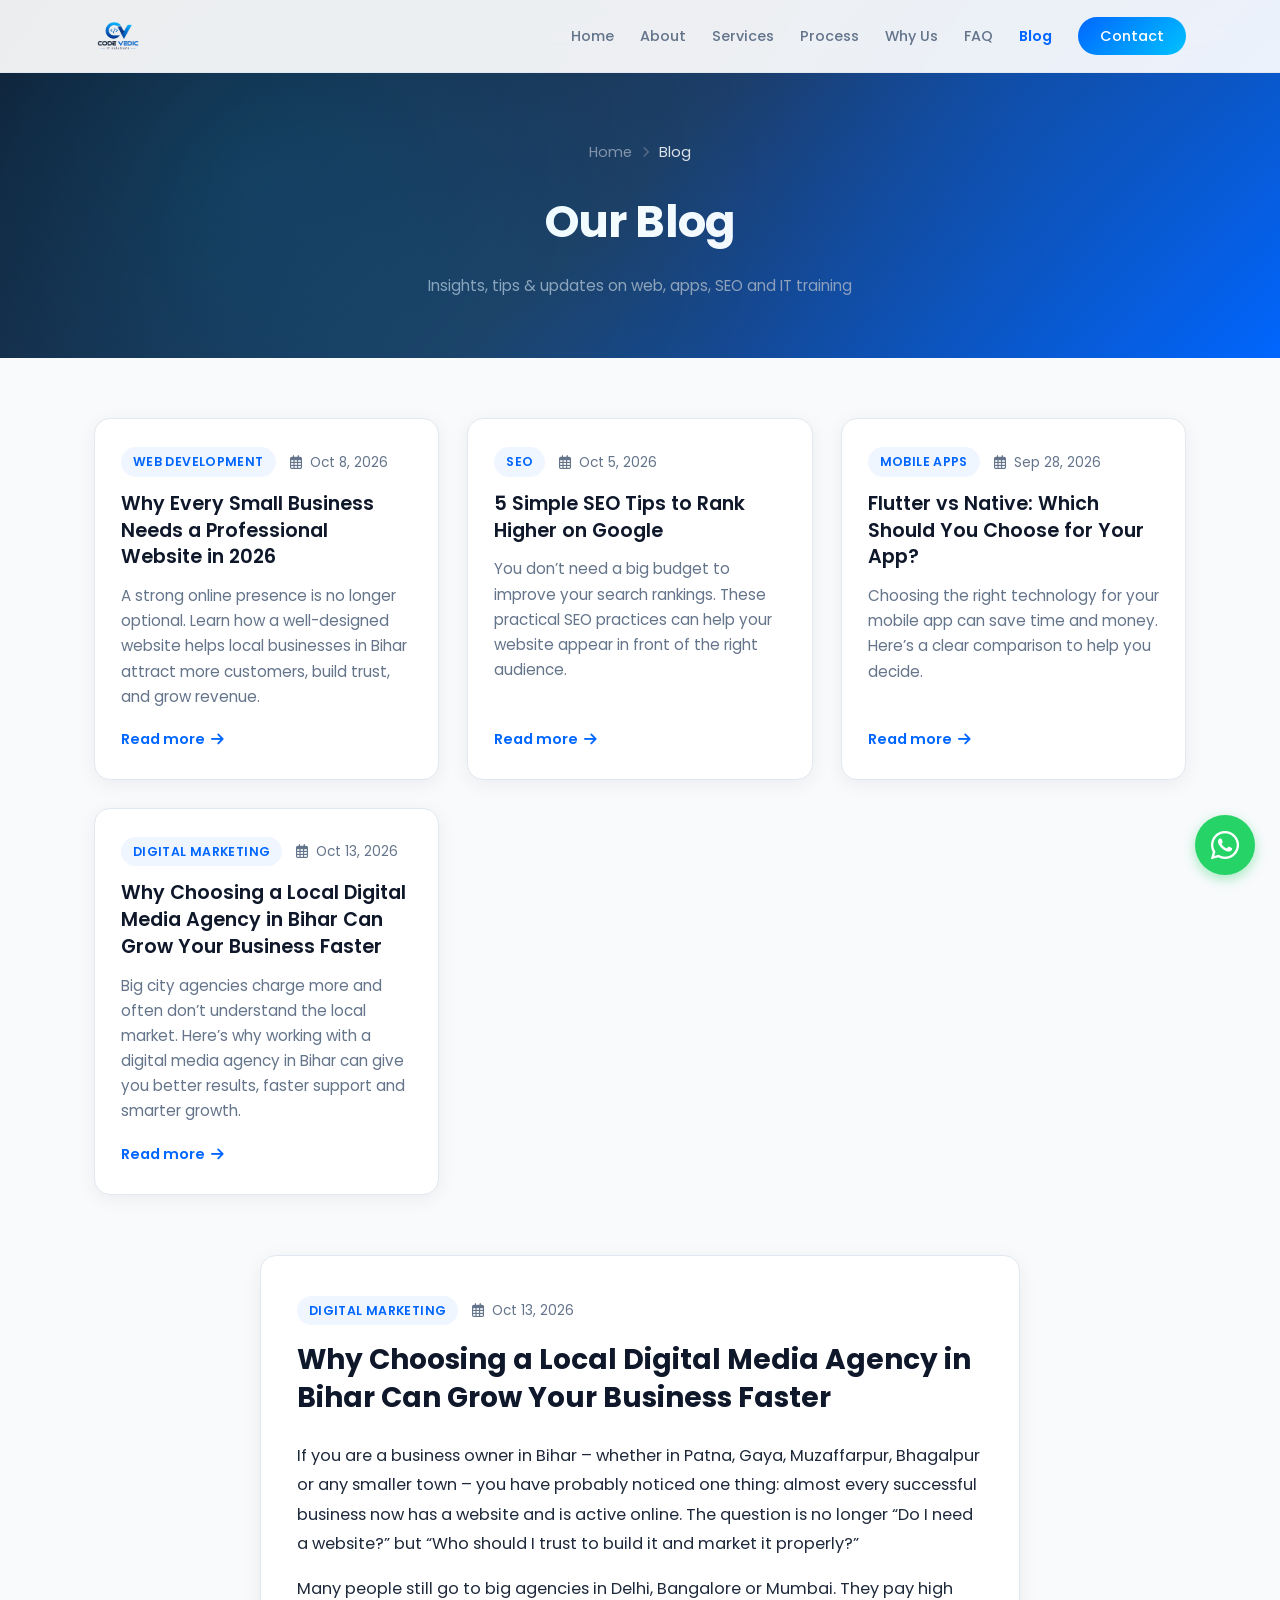
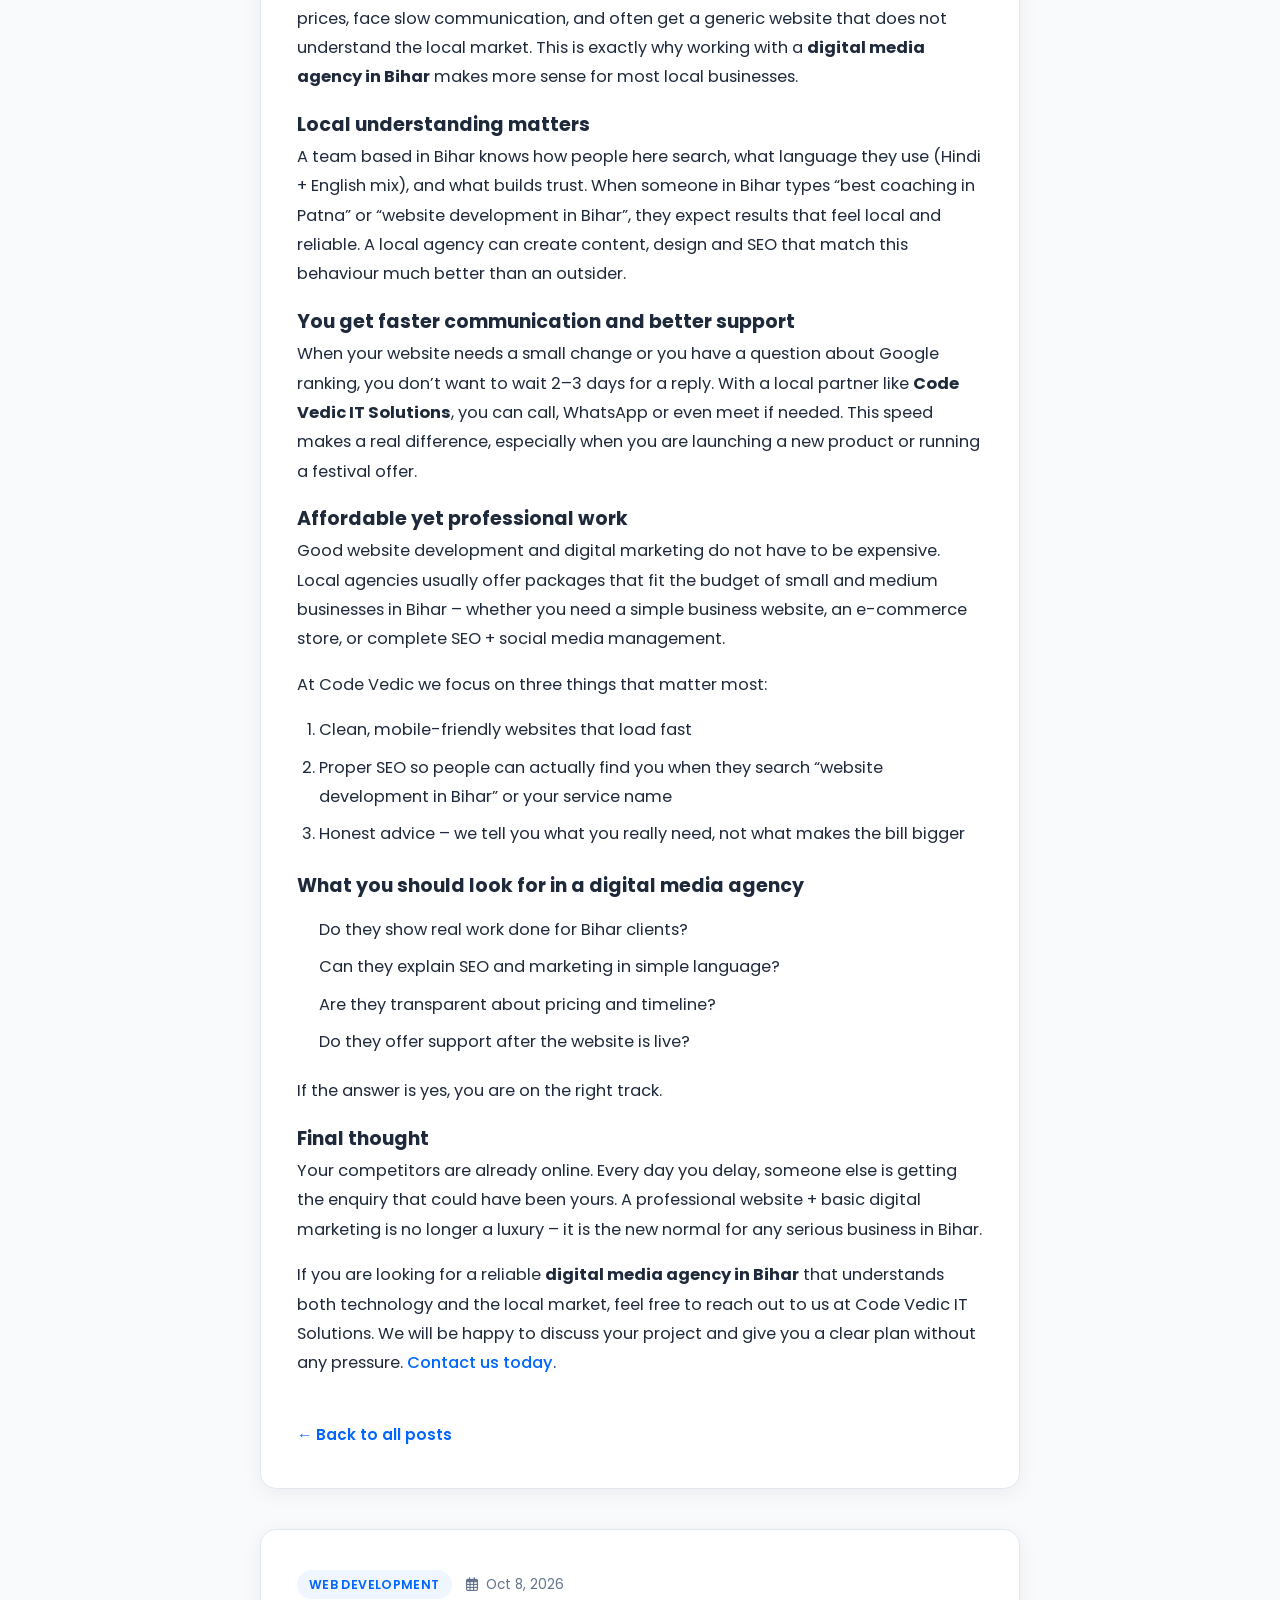
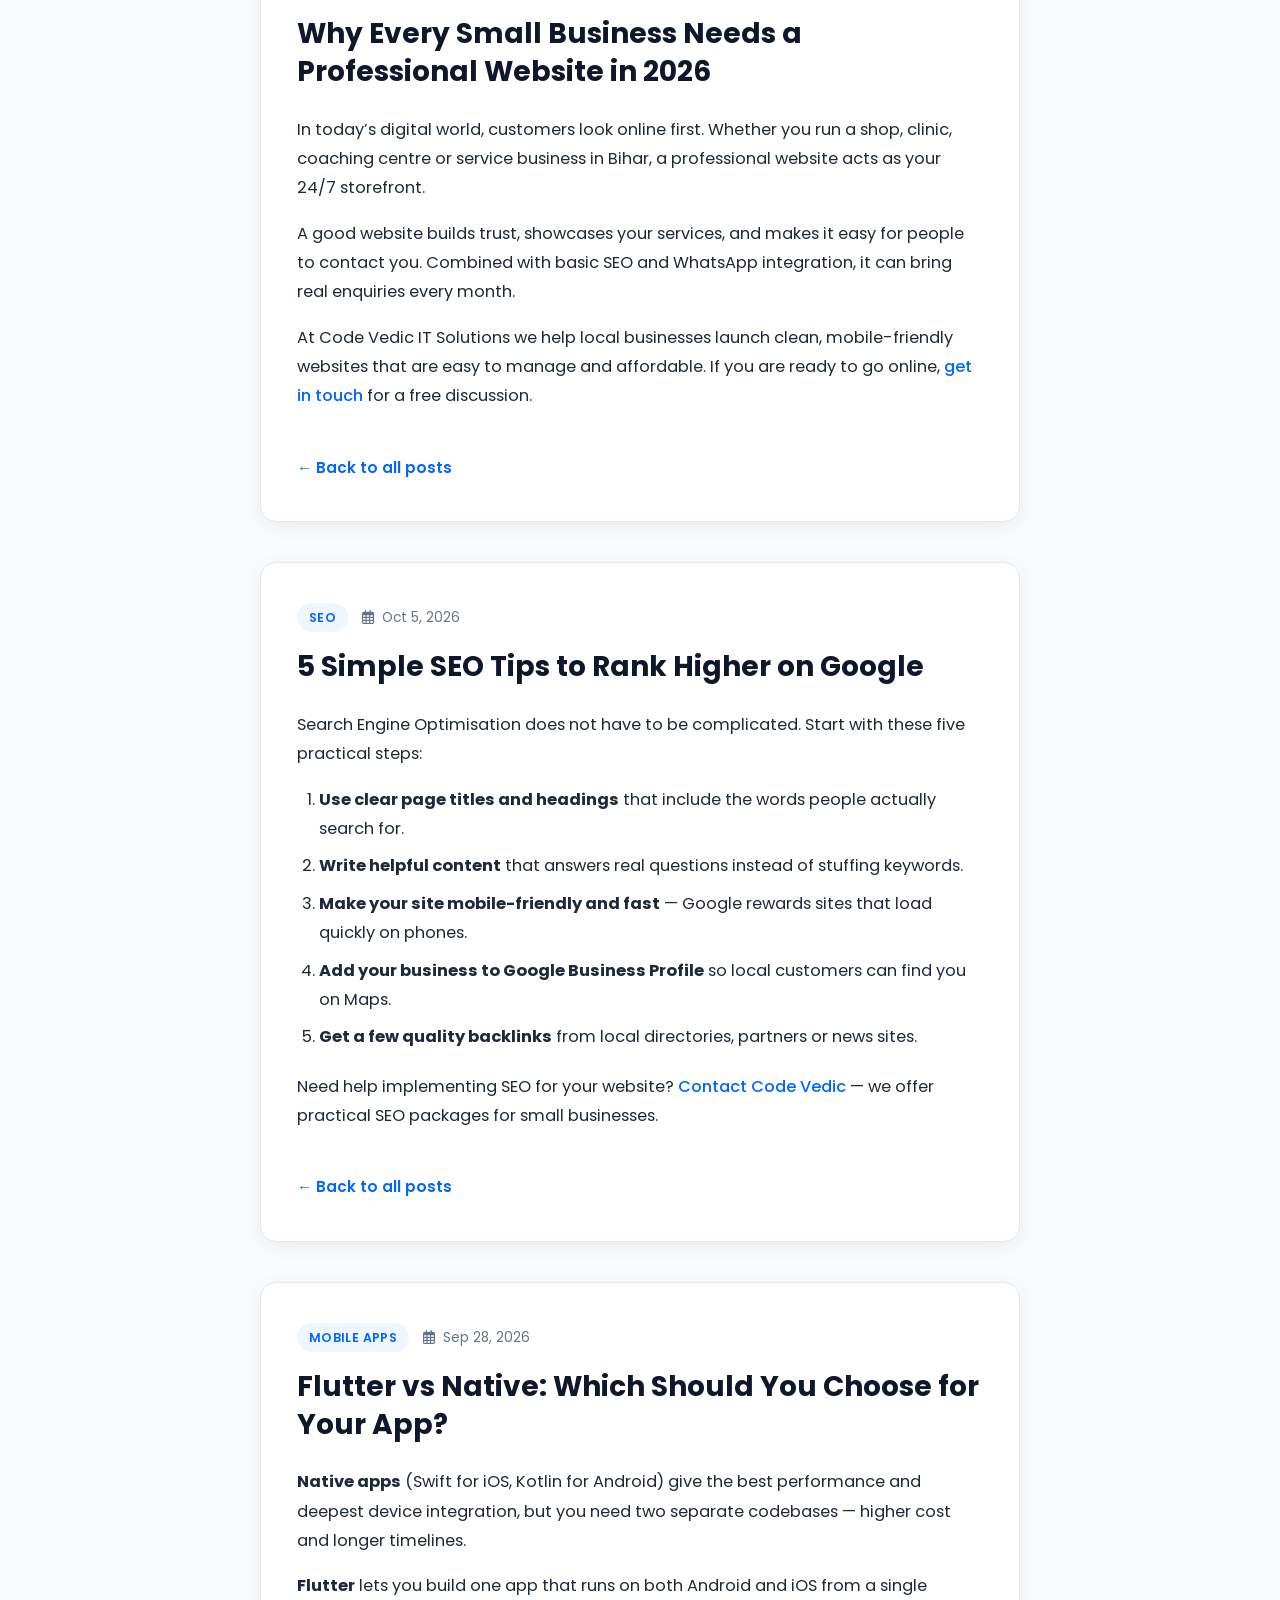
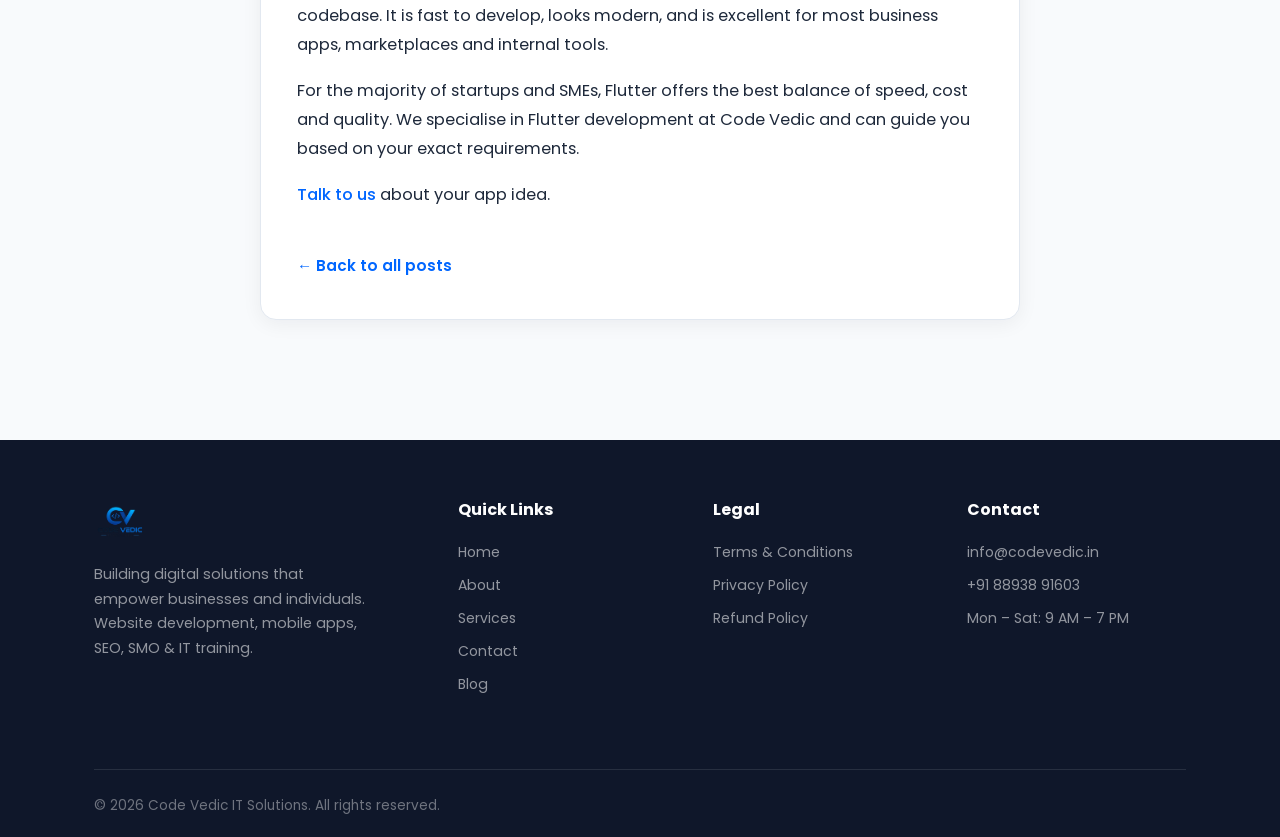
==== commit 28b45d89: "Update blog.html" ====
--- a/blog.html
+++ b/blog.html
@@ -116,7 +116,23 @@
                     </p>
                     <a href="#post-3" class="blog-read-more">Read more <i class="fas fa-arrow-right"></i></a>
                 </article>
-
+<!-- ========== BLOG POST (newest) ========== -->
+<article class="blog-card">
+    <div class="blog-card-meta">
+        <span class="blog-category">Digital Marketing</span>
+        <span class="blog-date"><i class="far fa-calendar-alt"></i> Oct 13, 2026</span>
+    </div>
+    <h2 class="blog-card-title">
+        <a href="#post-4">Why Choosing a Local Digital Media Agency in Bihar Can Grow Your Business Faster</a>
+    </h2>
+    <p class="blog-card-excerpt">
+        Big city agencies charge more and often don’t understand the local market. Here’s why working with a digital media agency in Bihar can give you better results, faster support and smarter growth.
+    </p>
+    <a href="#post-4" class="blog-read-more">Read more <i class="fas fa-arrow-right"></i></a>
+</article>
+
+                
+                
                 <!-- 
                     ========== ADD NEW BLOG POST HERE ==========
                     Copy the block above and paste below this comment.
@@ -127,6 +143,49 @@
 
             <!-- Full post content sections (expandable / for anchor links) -->
             <div class="blog-posts-full">
+                <article id="post-4" class="blog-full-post">
+    <div class="blog-full-meta">
+        <span class="blog-category">Digital Marketing</span>
+        <span class="blog-date"><i class="far fa-calendar-alt"></i> Oct 13, 2026</span>
+    </div>
+    <h2>Why Choosing a Local Digital Media Agency in Bihar Can Grow Your Business Faster</h2>
+    <div class="blog-full-body">
+        <p>If you are a business owner in Bihar – whether in Patna, Gaya, Muzaffarpur, Bhagalpur or any smaller town – you have probably noticed one thing: almost every successful business now has a website and is active online. The question is no longer “Do I need a website?” but “Who should I trust to build it and market it properly?”</p>
+
+        <p>Many people still go to big agencies in Delhi, Bangalore or Mumbai. They pay high prices, face slow communication, and often get a generic website that does not understand the local market. This is exactly why working with a <strong>digital media agency in Bihar</strong> makes more sense for most local businesses.</p>
+
+        <h3>Local understanding matters</h3>
+        <p>A team based in Bihar knows how people here search, what language they use (Hindi + English mix), and what builds trust. When someone in Bihar types “best coaching in Patna” or “website development in Bihar”, they expect results that feel local and reliable. A local agency can create content, design and SEO that match this behaviour much better than an outsider.</p>
+
+        <h3>You get faster communication and better support</h3>
+        <p>When your website needs a small change or you have a question about Google ranking, you don’t want to wait 2–3 days for a reply. With a local partner like <strong>Code Vedic IT Solutions</strong>, you can call, WhatsApp or even meet if needed. This speed makes a real difference, especially when you are launching a new product or running a festival offer.</p>
+
+        <h3>Affordable yet professional work</h3>
+        <p>Good website development and digital marketing do not have to be expensive. Local agencies usually offer packages that fit the budget of small and medium businesses in Bihar – whether you need a simple business website, an e-commerce store, or complete SEO + social media management.</p>
+
+        <p>At Code Vedic we focus on three things that matter most:</p>
+        <ol>
+            <li>Clean, mobile-friendly websites that load fast</li>
+            <li>Proper SEO so people can actually find you when they search “website development in Bihar” or your service name</li>
+            <li>Honest advice – we tell you what you really need, not what makes the bill bigger</li>
+        </ol>
+
+        <h3>What you should look for in a digital media agency</h3>
+        <ul>
+            <li>Do they show real work done for Bihar clients?</li>
+            <li>Can they explain SEO and marketing in simple language?</li>
+            <li>Are they transparent about pricing and timeline?</li>
+            <li>Do they offer support after the website is live?</li>
+        </ul>
+        <p>If the answer is yes, you are on the right track.</p>
+
+        <h3>Final thought</h3>
+        <p>Your competitors are already online. Every day you delay, someone else is getting the enquiry that could have been yours. A professional website + basic digital marketing is no longer a luxury – it is the new normal for any serious business in Bihar.</p>
+
+        <p>If you are looking for a reliable <strong>digital media agency in Bihar</strong> that understands both technology and the local market, feel free to reach out to us at Code Vedic IT Solutions. We will be happy to discuss your project and give you a clear plan without any pressure. <a href="index.html#contact">Contact us today</a>.</p>
+    </div>
+    <a href="blog.html" class="blog-back">← Back to all posts</a>
+</article>
 
                 <article id="post-1" class="blog-full-post">
                     <div class="blog-full-meta">
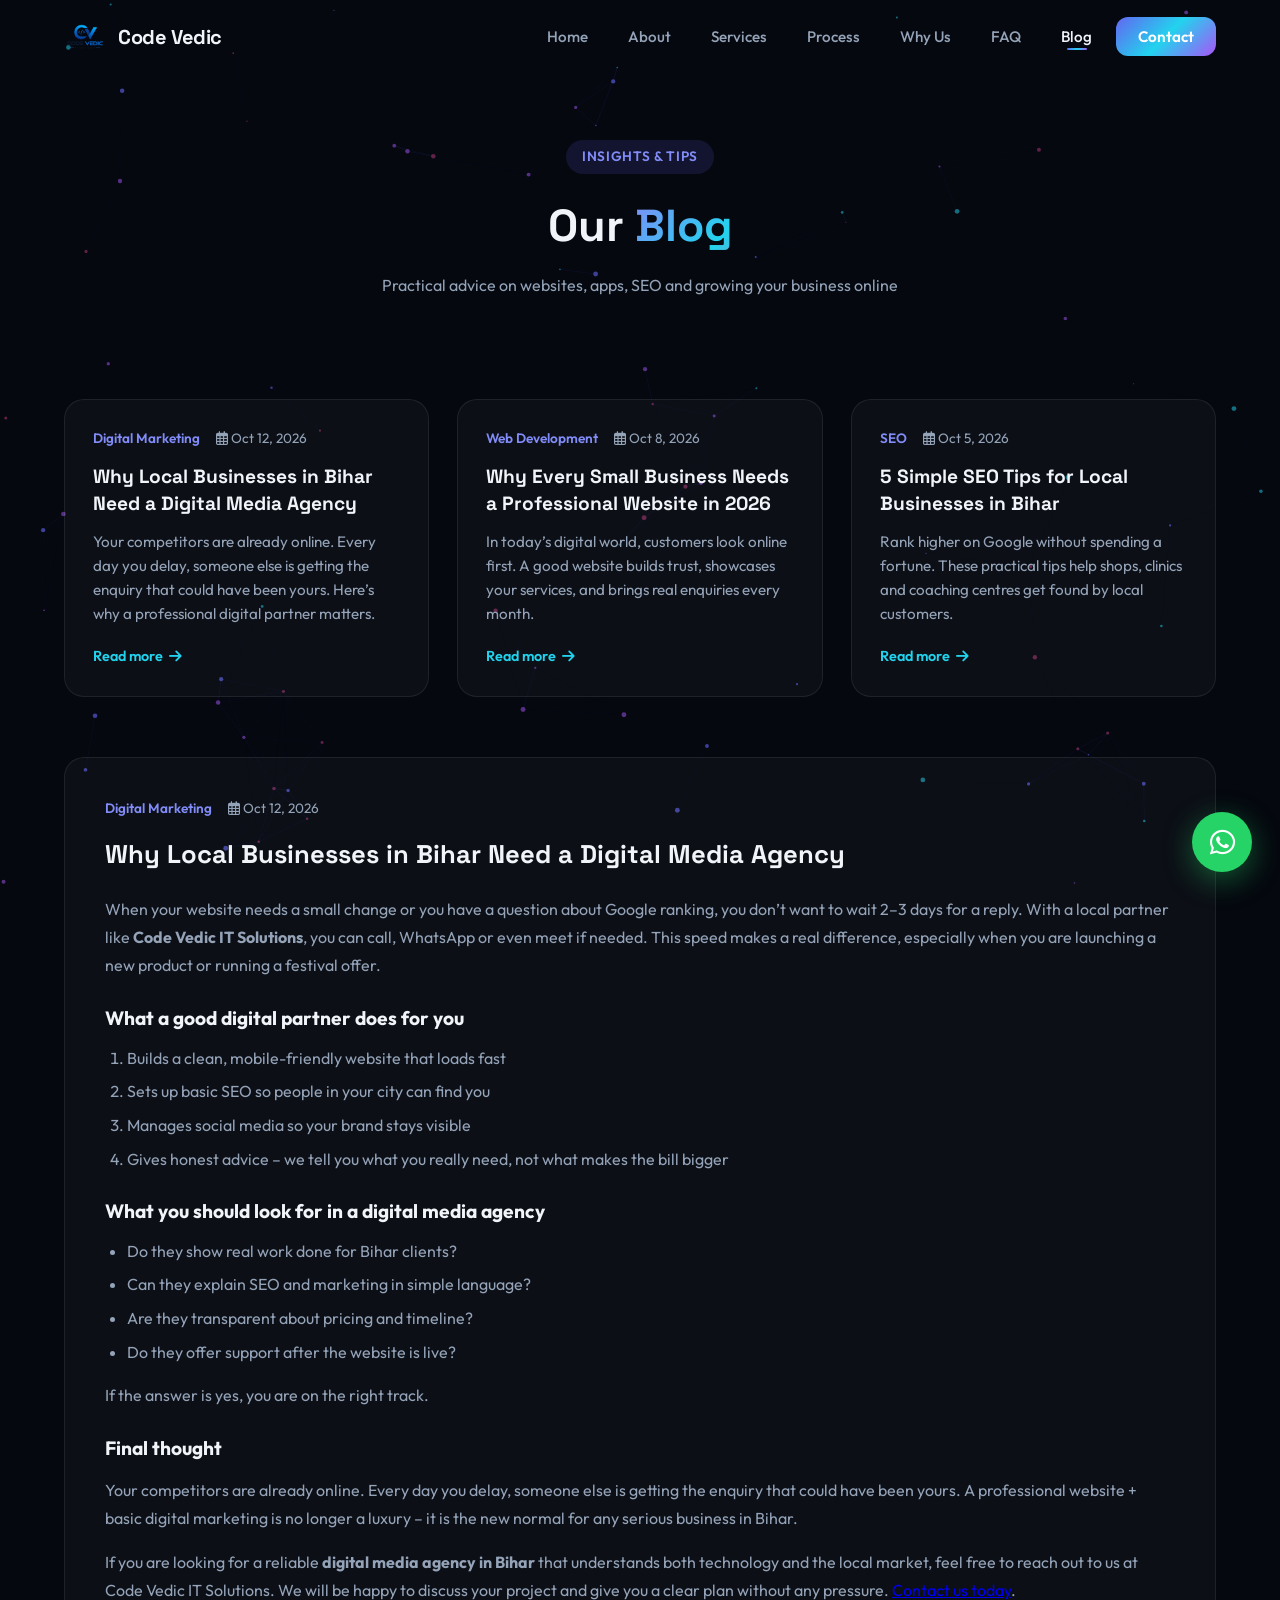
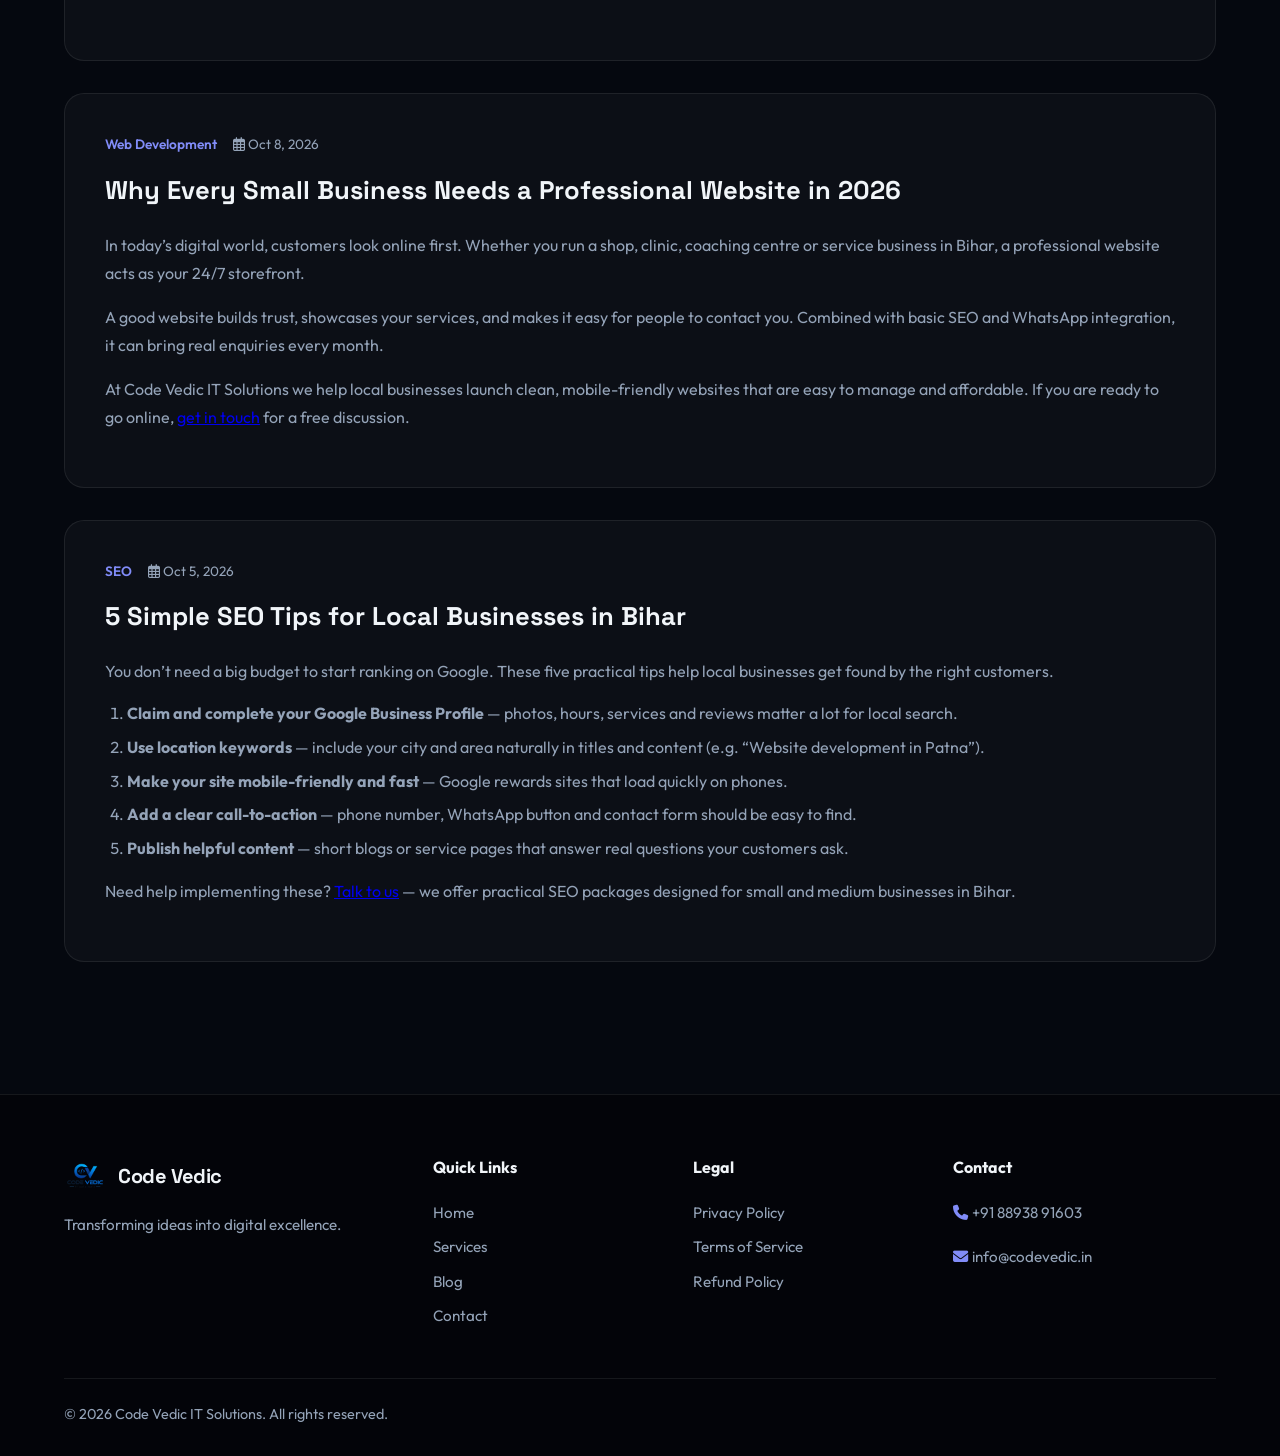
==== commit d88c5079: "Add files via upload" ====
--- a/blog.html
+++ b/blog.html
@@ -5,277 +5,186 @@
     <meta name="viewport" content="width=device-width, initial-scale=1.0">
     <meta name="description" content="Blog of Code Vedic IT Solutions – Tips on website development, mobile apps, SEO, digital marketing and IT training.">
     <meta name="robots" content="index, follow">
-    <meta name="author" content="Code Vedic IT Solutions">
     <link rel="canonical" href="https://www.codevedic.in/blog.html">
-    <meta property="og:title" content="Blog | Code Vedic IT Solutions">
-    <meta property="og:description" content="Tips and insights on web development, apps, SEO and IT training from Code Vedic.">
-    <meta property="og:url" content="https://www.codevedic.in/blog.html">
-    <meta property="og:type" content="website">
-    <meta property="og:site_name" content="Code Vedic IT Solutions">
-    <meta property="og:image" content="https://www.codevedic.in/logo.png">
     <title>Blog | Code Vedic IT Solutions</title>
-    <link rel="icon" type="image/png" href="logo.png">
-    <link rel="apple-touch-icon" href="logo.png">
-    <link rel="stylesheet" href="styles.css">
+    <link rel="icon" type="image/png" href="images/logo.png">
     <link rel="preconnect" href="https://fonts.googleapis.com">
     <link rel="preconnect" href="https://fonts.gstatic.com" crossorigin>
-    <link href="https://fonts.googleapis.com/css2?family=Poppins:wght@300;400;500;600;700;800&display=swap" rel="stylesheet">
+    <link href="https://fonts.googleapis.com/css2?family=Outfit:wght@300;400;500;600;700;800;900&family=Space+Grotesk:wght@400;500;600;700&display=swap" rel="stylesheet">
     <link rel="stylesheet" href="https://cdnjs.cloudflare.com/ajax/libs/font-awesome/6.5.1/css/all.min.css">
+    <link rel="stylesheet" href="styles.css">
 </head>
 <body>
+    <canvas id="particle-canvas"></canvas>
+    <div class="cursor-glow" id="cursorGlow"></div>
+
     <nav class="navbar scrolled" id="navbar">
         <div class="container nav-container">
             <a href="index.html" class="logo">
-                <img src="logo.png" alt="Code Vedic IT Solutions Logo">
+                <img src="images/logo.png" alt="Code Vedic IT Solutions" class="logo-img">
+                <span class="logo-text">Code Vedic</span>
             </a>
             <ul class="nav-links" id="navLinks">
-                <li><a href="index.html#home">Home</a></li>
-                <li><a href="index.html#about">About</a></li>
-                <li><a href="index.html#services">Services</a></li>
-                <li><a href="index.html#process">Process</a></li>
-                <li><a href="index.html#why-us">Why Us</a></li>
-                <li><a href="index.html#faq">FAQ</a></li>
-                <li><a href="blog.html" class="active">Blog</a></li>
-                <li><a href="index.html#contact" class="btn-nav">Contact</a></li>
+                <li><a href="index.html#home" class="nav-link">Home</a></li>
+                <li><a href="index.html#about" class="nav-link">About</a></li>
+                <li><a href="index.html#services" class="nav-link">Services</a></li>
+                <li><a href="index.html#process" class="nav-link">Process</a></li>
+                <li><a href="index.html#why-us" class="nav-link">Why Us</a></li>
+                <li><a href="index.html#faq" class="nav-link">FAQ</a></li>
+                <li><a href="blog.html" class="nav-link active">Blog</a></li>
+                <li><a href="index.html#contact" class="nav-link btn-nav">Contact</a></li>
             </ul>
-            <button class="hamburger" id="hamburger" aria-label="Menu">
-                <span></span>
-                <span></span>
-                <span></span>
-            </button>
+            <button class="hamburger" id="hamburger" aria-label="Menu"><span></span><span></span><span></span></button>
         </div>
     </nav>
 
-    <section class="policy-hero">
+    <section class="page-hero">
         <div class="container">
-            <div class="policy-breadcrumb">
-                <a href="index.html">Home</a>
-                <i class="fas fa-chevron-right"></i>
-                <span>Blog</span>
-            </div>
-            <h1>Our Blog</h1>
-            <p>Insights, tips &amp; updates on web, apps, SEO and IT training</p>
+            <span class="section-tag">Insights & Tips</span>
+            <h1>Our <span class="gradient-text">Blog</span></h1>
+            <p>Practical advice on websites, apps, SEO and growing your business online</p>
         </div>
     </section>
 
-    <section class="blog-section">
+    <section class="content-section">
         <div class="container">
-            <!-- 
-                ============================================
-                HOW TO ADD A NEW BLOG POST:
-                1. Copy one full <article class="blog-card"> ... </article> block below
-                2. Paste it at the TOP of the blog-grid (newest first)
-                3. Change the title, date, category, excerpt and the href of "Read more"
-                4. Optionally create a new HTML file (e.g. blog-post-3.html) for the full article
-                   and link to it, OR keep the full content inside the card for now.
-                ============================================
-            -->
             <div class="blog-grid">
-
-                <!-- ========== BLOG POST 1 (newest) ========== -->
+                <article class="blog-card" onclick="location.href='#post-2'">
+                    <div class="blog-card-body">
+                        <div class="blog-meta">
+                            <span class="blog-category">Digital Marketing</span>
+                            <span><i class="far fa-calendar-alt"></i> Oct 12, 2026</span>
+                        </div>
+                        <h3>Why Local Businesses in Bihar Need a Digital Media Agency</h3>
+                        <p>Your competitors are already online. Every day you delay, someone else is getting the enquiry that could have been yours. Here’s why a professional digital partner matters.</p>
+                        <a href="#post-2" class="blog-read">Read more <i class="fas fa-arrow-right"></i></a>
+                    </div>
+                </article>
+                <article class="blog-card" onclick="location.href='#post-1'">
+                    <div class="blog-card-body">
+                        <div class="blog-meta">
+                            <span class="blog-category">Web Development</span>
+                            <span><i class="far fa-calendar-alt"></i> Oct 8, 2026</span>
+                        </div>
+                        <h3>Why Every Small Business Needs a Professional Website in 2026</h3>
+                        <p>In today’s digital world, customers look online first. A good website builds trust, showcases your services, and brings real enquiries every month.</p>
+                        <a href="#post-1" class="blog-read">Read more <i class="fas fa-arrow-right"></i></a>
+                    </div>
+                </article>
                 <article class="blog-card">
-                    <div class="blog-card-meta">
-                        <span class="blog-category">Web Development</span>
-                        <span class="blog-date"><i class="far fa-calendar-alt"></i> Oct 8, 2026</span>
+                    <div class="blog-card-body">
+                        <div class="blog-meta">
+                            <span class="blog-category">SEO</span>
+                            <span><i class="far fa-calendar-alt"></i> Oct 5, 2026</span>
+                        </div>
+                        <h3>5 Simple SEO Tips for Local Businesses in Bihar</h3>
+                        <p>Rank higher on Google without spending a fortune. These practical tips help shops, clinics and coaching centres get found by local customers.</p>
+                        <a href="#post-3" class="blog-read">Read more <i class="fas fa-arrow-right"></i></a>
                     </div>
-                    <h2 class="blog-card-title">
-                        <a href="#post-1">Why Every Small Business Needs a Professional Website in 2026</a>
-                    </h2>
-                    <p class="blog-card-excerpt">
-                        A strong online presence is no longer optional. Learn how a well-designed website helps local businesses in Bihar attract more customers, build trust, and grow revenue.
-                    </p>
-                    <a href="#post-1" class="blog-read-more">Read more <i class="fas fa-arrow-right"></i></a>
                 </article>
-
-                <!-- ========== BLOG POST 2 ========== -->
-                <article class="blog-card">
-                    <div class="blog-card-meta">
-                        <span class="blog-category">SEO</span>
-                        <span class="blog-date"><i class="far fa-calendar-alt"></i> Oct 5, 2026</span>
-                    </div>
-                    <h2 class="blog-card-title">
-                        <a href="#post-2">5 Simple SEO Tips to Rank Higher on Google</a>
-                    </h2>
-                    <p class="blog-card-excerpt">
-                        You don’t need a big budget to improve your search rankings. These practical SEO practices can help your website appear in front of the right audience.
-                    </p>
-                    <a href="#post-2" class="blog-read-more">Read more <i class="fas fa-arrow-right"></i></a>
-                </article>
-
-                <!-- ========== BLOG POST 3 ========== -->
-                <article class="blog-card">
-                    <div class="blog-card-meta">
-                        <span class="blog-category">Mobile Apps</span>
-                        <span class="blog-date"><i class="far fa-calendar-alt"></i> Sep 28, 2026</span>
-                    </div>
-                    <h2 class="blog-card-title">
-                        <a href="#post-3">Flutter vs Native: Which Should You Choose for Your App?</a>
-                    </h2>
-                    <p class="blog-card-excerpt">
-                        Choosing the right technology for your mobile app can save time and money. Here’s a clear comparison to help you decide.
-                    </p>
-                    <a href="#post-3" class="blog-read-more">Read more <i class="fas fa-arrow-right"></i></a>
-                </article>
-<!-- ========== BLOG POST (newest) ========== -->
-<article class="blog-card">
-    <div class="blog-card-meta">
-        <span class="blog-category">Digital Marketing</span>
-        <span class="blog-date"><i class="far fa-calendar-alt"></i> Oct 13, 2026</span>
-    </div>
-    <h2 class="blog-card-title">
-        <a href="#post-4">Why Choosing a Local Digital Media Agency in Bihar Can Grow Your Business Faster</a>
-    </h2>
-    <p class="blog-card-excerpt">
-        Big city agencies charge more and often don’t understand the local market. Here’s why working with a digital media agency in Bihar can give you better results, faster support and smarter growth.
-    </p>
-    <a href="#post-4" class="blog-read-more">Read more <i class="fas fa-arrow-right"></i></a>
-</article>
-
-                
-                
-                <!-- 
-                    ========== ADD NEW BLOG POST HERE ==========
-                    Copy the block above and paste below this comment.
-                    Update title, date, category, excerpt and link.
-                -->
-
             </div>
 
-            <!-- Full post content sections (expandable / for anchor links) -->
-            <div class="blog-posts-full">
-                <article id="post-4" class="blog-full-post">
-    <div class="blog-full-meta">
-        <span class="blog-category">Digital Marketing</span>
-        <span class="blog-date"><i class="far fa-calendar-alt"></i> Oct 13, 2026</span>
-    </div>
-    <h2>Why Choosing a Local Digital Media Agency in Bihar Can Grow Your Business Faster</h2>
-    <div class="blog-full-body">
-        <p>If you are a business owner in Bihar – whether in Patna, Gaya, Muzaffarpur, Bhagalpur or any smaller town – you have probably noticed one thing: almost every successful business now has a website and is active online. The question is no longer “Do I need a website?” but “Who should I trust to build it and market it properly?”</p>
+            <!-- Full posts -->
+            <article id="post-2" class="blog-full-post">
+                <div class="blog-meta">
+                    <span class="blog-category">Digital Marketing</span>
+                    <span><i class="far fa-calendar-alt"></i> Oct 12, 2026</span>
+                </div>
+                <h2>Why Local Businesses in Bihar Need a Digital Media Agency</h2>
+                <div class="blog-full-body">
+                    <p>When your website needs a small change or you have a question about Google ranking, you don’t want to wait 2–3 days for a reply. With a local partner like <strong>Code Vedic IT Solutions</strong>, you can call, WhatsApp or even meet if needed. This speed makes a real difference, especially when you are launching a new product or running a festival offer.</p>
+                    <h3>What a good digital partner does for you</h3>
+                    <ol>
+                        <li>Builds a clean, mobile-friendly website that loads fast</li>
+                        <li>Sets up basic SEO so people in your city can find you</li>
+                        <li>Manages social media so your brand stays visible</li>
+                        <li>Gives honest advice – we tell you what you really need, not what makes the bill bigger</li>
+                    </ol>
+                    <h3>What you should look for in a digital media agency</h3>
+                    <ul>
+                        <li>Do they show real work done for Bihar clients?</li>
+                        <li>Can they explain SEO and marketing in simple language?</li>
+                        <li>Are they transparent about pricing and timeline?</li>
+                        <li>Do they offer support after the website is live?</li>
+                    </ul>
+                    <p>If the answer is yes, you are on the right track.</p>
+                    <h3>Final thought</h3>
+                    <p>Your competitors are already online. Every day you delay, someone else is getting the enquiry that could have been yours. A professional website + basic digital marketing is no longer a luxury – it is the new normal for any serious business in Bihar.</p>
+                    <p>If you are looking for a reliable <strong>digital media agency in Bihar</strong> that understands both technology and the local market, feel free to reach out to us at Code Vedic IT Solutions. We will be happy to discuss your project and give you a clear plan without any pressure. <a href="index.html#contact">Contact us today</a>.</p>
+                </div>
+            </article>
 
-        <p>Many people still go to big agencies in Delhi, Bangalore or Mumbai. They pay high prices, face slow communication, and often get a generic website that does not understand the local market. This is exactly why working with a <strong>digital media agency in Bihar</strong> makes more sense for most local businesses.</p>
+            <article id="post-1" class="blog-full-post">
+                <div class="blog-meta">
+                    <span class="blog-category">Web Development</span>
+                    <span><i class="far fa-calendar-alt"></i> Oct 8, 2026</span>
+                </div>
+                <h2>Why Every Small Business Needs a Professional Website in 2026</h2>
+                <div class="blog-full-body">
+                    <p>In today’s digital world, customers look online first. Whether you run a shop, clinic, coaching centre or service business in Bihar, a professional website acts as your 24/7 storefront.</p>
+                    <p>A good website builds trust, showcases your services, and makes it easy for people to contact you. Combined with basic SEO and WhatsApp integration, it can bring real enquiries every month.</p>
+                    <p>At Code Vedic IT Solutions we help local businesses launch clean, mobile-friendly websites that are easy to manage and affordable. If you are ready to go online, <a href="index.html#contact">get in touch</a> for a free discussion.</p>
+                </div>
+            </article>
 
-        <h3>Local understanding matters</h3>
-        <p>A team based in Bihar knows how people here search, what language they use (Hindi + English mix), and what builds trust. When someone in Bihar types “best coaching in Patna” or “website development in Bihar”, they expect results that feel local and reliable. A local agency can create content, design and SEO that match this behaviour much better than an outsider.</p>
-
-        <h3>You get faster communication and better support</h3>
-        <p>When your website needs a small change or you have a question about Google ranking, you don’t want to wait 2–3 days for a reply. With a local partner like <strong>Code Vedic IT Solutions</strong>, you can call, WhatsApp or even meet if needed. This speed makes a real difference, especially when you are launching a new product or running a festival offer.</p>
-
-        <h3>Affordable yet professional work</h3>
-        <p>Good website development and digital marketing do not have to be expensive. Local agencies usually offer packages that fit the budget of small and medium businesses in Bihar – whether you need a simple business website, an e-commerce store, or complete SEO + social media management.</p>
-
-        <p>At Code Vedic we focus on three things that matter most:</p>
-        <ol>
-            <li>Clean, mobile-friendly websites that load fast</li>
-            <li>Proper SEO so people can actually find you when they search “website development in Bihar” or your service name</li>
-            <li>Honest advice – we tell you what you really need, not what makes the bill bigger</li>
-        </ol>
-
-        <h3>What you should look for in a digital media agency</h3>
-        <ul>
-            <li>Do they show real work done for Bihar clients?</li>
-            <li>Can they explain SEO and marketing in simple language?</li>
-            <li>Are they transparent about pricing and timeline?</li>
-            <li>Do they offer support after the website is live?</li>
-        </ul>
-        <p>If the answer is yes, you are on the right track.</p>
-
-        <h3>Final thought</h3>
-        <p>Your competitors are already online. Every day you delay, someone else is getting the enquiry that could have been yours. A professional website + basic digital marketing is no longer a luxury – it is the new normal for any serious business in Bihar.</p>
-
-        <p>If you are looking for a reliable <strong>digital media agency in Bihar</strong> that understands both technology and the local market, feel free to reach out to us at Code Vedic IT Solutions. We will be happy to discuss your project and give you a clear plan without any pressure. <a href="index.html#contact">Contact us today</a>.</p>
-    </div>
-    <a href="blog.html" class="blog-back">← Back to all posts</a>
-</article>
-
-                <article id="post-1" class="blog-full-post">
-                    <div class="blog-full-meta">
-                        <span class="blog-category">Web Development</span>
-                        <span class="blog-date"><i class="far fa-calendar-alt"></i> Oct 8, 2026</span>
-                    </div>
-                    <h2>Why Every Small Business Needs a Professional Website in 2026</h2>
-                    <div class="blog-full-body">
-                        <p>In today’s digital world, customers look online first. Whether you run a shop, clinic, coaching centre or service business in Bihar, a professional website acts as your 24/7 storefront.</p>
-                        <p>A good website builds trust, showcases your services, and makes it easy for people to contact you. Combined with basic SEO and WhatsApp integration, it can bring real enquiries every month.</p>
-                        <p>At Code Vedic IT Solutions we help local businesses launch clean, mobile-friendly websites that are easy to manage and affordable. If you are ready to go online, <a href="index.html#contact">get in touch</a> for a free discussion.</p>
-                    </div>
-                    <a href="blog.html" class="blog-back">← Back to all posts</a>
-                </article>
-
-                <article id="post-2" class="blog-full-post">
-                    <div class="blog-full-meta">
-                        <span class="blog-category">SEO</span>
-                        <span class="blog-date"><i class="far fa-calendar-alt"></i> Oct 5, 2026</span>
-                    </div>
-                    <h2>5 Simple SEO Tips to Rank Higher on Google</h2>
-                    <div class="blog-full-body">
-                        <p>Search Engine Optimisation does not have to be complicated. Start with these five practical steps:</p>
-                        <ol>
-                            <li><strong>Use clear page titles and headings</strong> that include the words people actually search for.</li>
-                            <li><strong>Write helpful content</strong> that answers real questions instead of stuffing keywords.</li>
-                            <li><strong>Make your site mobile-friendly and fast</strong> — Google rewards sites that load quickly on phones.</li>
-                            <li><strong>Add your business to Google Business Profile</strong> so local customers can find you on Maps.</li>
-                            <li><strong>Get a few quality backlinks</strong> from local directories, partners or news sites.</li>
-                        </ol>
-                        <p>Need help implementing SEO for your website? <a href="index.html#contact">Contact Code Vedic</a> — we offer practical SEO packages for small businesses.</p>
-                    </div>
-                    <a href="blog.html" class="blog-back">← Back to all posts</a>
-                </article>
-
-                <article id="post-3" class="blog-full-post">
-                    <div class="blog-full-meta">
-                        <span class="blog-category">Mobile Apps</span>
-                        <span class="blog-date"><i class="far fa-calendar-alt"></i> Sep 28, 2026</span>
-                    </div>
-                    <h2>Flutter vs Native: Which Should You Choose for Your App?</h2>
-                    <div class="blog-full-body">
-                        <p><strong>Native apps</strong> (Swift for iOS, Kotlin for Android) give the best performance and deepest device integration, but you need two separate codebases — higher cost and longer timelines.</p>
-                        <p><strong>Flutter</strong> lets you build one app that runs on both Android and iOS from a single codebase. It is fast to develop, looks modern, and is excellent for most business apps, marketplaces and internal tools.</p>
-                        <p>For the majority of startups and SMEs, Flutter offers the best balance of speed, cost and quality. We specialise in Flutter development at Code Vedic and can guide you based on your exact requirements.</p>
-                        <p><a href="index.html#contact">Talk to us</a> about your app idea.</p>
-                    </div>
-                    <a href="blog.html" class="blog-back">← Back to all posts</a>
-                </article>
-
-            </div>
+            <article id="post-3" class="blog-full-post">
+                <div class="blog-meta">
+                    <span class="blog-category">SEO</span>
+                    <span><i class="far fa-calendar-alt"></i> Oct 5, 2026</span>
+                </div>
+                <h2>5 Simple SEO Tips for Local Businesses in Bihar</h2>
+                <div class="blog-full-body">
+                    <p>You don’t need a big budget to start ranking on Google. These five practical tips help local businesses get found by the right customers.</p>
+                    <ol>
+                        <li><strong>Claim and complete your Google Business Profile</strong> — photos, hours, services and reviews matter a lot for local search.</li>
+                        <li><strong>Use location keywords</strong> — include your city and area naturally in titles and content (e.g. “Website development in Patna”).</li>
+                        <li><strong>Make your site mobile-friendly and fast</strong> — Google rewards sites that load quickly on phones.</li>
+                        <li><strong>Add a clear call-to-action</strong> — phone number, WhatsApp button and contact form should be easy to find.</li>
+                        <li><strong>Publish helpful content</strong> — short blogs or service pages that answer real questions your customers ask.</li>
+                    </ol>
+                    <p>Need help implementing these? <a href="index.html#contact">Talk to us</a> — we offer practical SEO packages designed for small and medium businesses in Bihar.</p>
+                </div>
+            </article>
         </div>
     </section>
 
     <footer class="footer">
         <div class="container">
-            <div class="footer-content">
+            <div class="footer-grid">
                 <div class="footer-brand">
-                    <img src="logo.png" alt="Code Vedic IT Solutions" class="footer-logo">
-                    <p>Building digital solutions that empower businesses and individuals. Website development, mobile apps, SEO, SMO &amp; IT training.</p>
+                    <a href="index.html" class="logo">
+                        <img src="images/logo.png" alt="Code Vedic" class="logo-img">
+                        <span class="logo-text">Code Vedic</span>
+                    </a>
+                    <p>Transforming ideas into digital excellence.</p>
                 </div>
                 <div class="footer-links">
                     <h4>Quick Links</h4>
                     <ul>
-                        <li><a href="index.html#home">Home</a></li>
-                        <li><a href="index.html#about">About</a></li>
+                        <li><a href="index.html">Home</a></li>
                         <li><a href="index.html#services">Services</a></li>
+                        <li><a href="blog.html">Blog</a></li>
                         <li><a href="index.html#contact">Contact</a></li>
-                        <li><a href="blog.html">Blog</a></li>
                     </ul>
                 </div>
                 <div class="footer-links">
                     <h4>Legal</h4>
                     <ul>
-                        <li><a href="terms.html">Terms &amp; Conditions</a></li>
                         <li><a href="privacy.html">Privacy Policy</a></li>
+                        <li><a href="terms.html">Terms of Service</a></li>
                         <li><a href="refund.html">Refund Policy</a></li>
                     </ul>
                 </div>
-                <div class="footer-links">
+                <div class="footer-contact">
                     <h4>Contact</h4>
                     <ul>
-                        <li><a href="mailto:info@codevedic.in">info@codevedic.in</a></li>
-                        <li><a href="tel:+918893891603">+91 88938 91603</a></li>
-                        <li>Mon – Sat: 9 AM – 7 PM</li>
+                        <li><a href="tel:+918893891603"><i class="fas fa-phone"></i> +91 88938 91603</a></li>
+                        <li><a href="mailto:info@codevedic.in"><i class="fas fa-envelope"></i> info@codevedic.in</a></li>
                     </ul>
                 </div>
             </div>
             <div class="footer-bottom">
-                <p>&copy; 2026 Code Vedic IT Solutions. All rights reserved.</p>
+                <p>© 2026 Code Vedic IT Solutions. All rights reserved.</p>
             </div>
         </div>
     </footer>
@@ -283,7 +192,7 @@
     <a href="https://wa.me/918893891603" class="whatsapp-float" target="_blank" rel="noopener noreferrer" aria-label="Chat on WhatsApp">
         <i class="fab fa-whatsapp"></i>
     </a>
-
+    <button class="back-to-top" id="backToTop" aria-label="Back to top"><i class="fas fa-chevron-up"></i></button>
     <script src="script.js"></script>
 </body>
 </html>
--- a/styles.css
+++ b/styles.css
@@ -1,127 +1,102 @@
-/* ===== Reset & Base ===== */
+/* ============================================
+   Code Vedic IT Solutions - Premium Design
+   Modern • Animated • Wow Factor
+   ============================================ */
+
+:root {
+    --bg-dark: #05080f;
+    --bg-card: rgba(15, 23, 42, 0.6);
+    --bg-glass: rgba(255, 255, 255, 0.03);
+    --primary: #6366f1;
+    --primary-light: #818cf8;
+    --cyan: #22d3ee;
+    --pink: #ec4899;
+    --purple: #a855f7;
+    --text: #f1f5f9;
+    --text-muted: #94a3b8;
+    --border: rgba(255, 255, 255, 0.08);
+    --gradient: linear-gradient(135deg, #6366f1 0%, #22d3ee 50%, #a855f7 100%);
+    --gradient-text: linear-gradient(135deg, #818cf8, #22d3ee, #ec4899);
+    --shadow: 0 25px 50px -12px rgba(0, 0, 0, 0.5);
+    --radius: 20px;
+    --transition: all 0.4s cubic-bezier(0.16, 1, 0.3, 1);
+}
+
 *, *::before, *::after {
     margin: 0;
     padding: 0;
     box-sizing: border-box;
 }
 
-:root {
-    --primary: #0066FF;
-    --primary-dark: #004ECC;
-    --primary-light: #3D8BFF;
-    --secondary: #00C2FF;
-    --dark: #0F172A;
-    --text: #1E293B;
-    --text-muted: #64748B;
-    --white: #FFFFFF;
-    --bg: #FFFFFF;
-    --bg-soft: #F1F5F9;
-    --bg-blue: #EFF6FF;
-    --bg-slate: #F8FAFC;
-    --border: #E2E8F0;
-    --gradient: linear-gradient(135deg, #0066FF 0%, #00C2FF 100%);
-    --shadow: 0 10px 40px rgba(0, 102, 255, 0.1);
-    --shadow-sm: 0 4px 16px rgba(0, 0, 0, 0.06);
-    --radius: 14px;
-    --transition: all 0.3s ease;
-}
-
 html {
     scroll-behavior: smooth;
     font-size: 16px;
 }
 
 body {
-    font-family: 'Poppins', sans-serif;
-    background: var(--bg);
+    font-family: 'Outfit', sans-serif;
+    background: var(--bg-dark);
     color: var(--text);
-    line-height: 1.7;
+    line-height: 1.6;
     overflow-x: hidden;
+    cursor: default;
+}
+
+/* Particle Canvas */
+#particle-canvas {
+    position: fixed;
+    top: 0;
+    left: 0;
+    width: 100%;
+    height: 100%;
+    z-index: 0;
+    pointer-events: none;
+}
+
+/* Cursor Glow */
+.cursor-glow {
+    position: fixed;
+    width: 400px;
+    height: 400px;
+    border-radius: 50%;
+    background: radial-gradient(circle, rgba(99, 102, 241, 0.15) 0%, transparent 70%);
+    pointer-events: none;
+    z-index: 1;
+    transform: translate(-50%, -50%);
+    transition: opacity 0.3s;
+    opacity: 0;
+}
+
+body:hover .cursor-glow {
+    opacity: 1;
 }
 
 .container {
-    max-width: 1140px;
+    width: 100%;
+    max-width: 1200px;
     margin: 0 auto;
     padding: 0 24px;
-}
-
-a {
-    text-decoration: none;
-    color: inherit;
-    transition: var(--transition);
-}
-
-ul { list-style: none; }
-
-img {
-    max-width: 100%;
-    height: auto;
-    display: block;
-}
-
-/* ===== Buttons ===== */
-.btn {
-    display: inline-flex;
-    align-items: center;
-    gap: 8px;
-    padding: 14px 32px;
-    border-radius: 50px;
-    font-weight: 600;
-    font-size: 0.95rem;
-    cursor: pointer;
-    border: none;
-    transition: var(--transition);
-}
-
-.btn-primary {
-    background: var(--gradient);
-    color: var(--white);
-    box-shadow: 0 4px 20px rgba(0, 102, 255, 0.3);
-}
-
-.btn-primary:hover {
-    transform: translateY(-3px);
-    box-shadow: 0 8px 30px rgba(0, 102, 255, 0.4);
-}
-
-.btn-outline {
-    background: transparent;
-    color: var(--primary);
-    border: 2px solid var(--primary);
-}
-
-.btn-outline:hover {
-    background: var(--primary);
-    color: var(--white);
-}
-
-.btn-lg {
-    padding: 18px 40px;
-    font-size: 1.05rem;
-}
-
-.btn-block {
-    width: 100%;
-    justify-content: center;
-}
-
-/* ===== Navigation ===== */
+    position: relative;
+    z-index: 2;
+}
+
+/* ========== NAVBAR ========== */
 .navbar {
     position: fixed;
     top: 0;
     left: 0;
     width: 100%;
     z-index: 1000;
+    padding: 16px 0;
+    transition: var(--transition);
+    background: transparent;
+}
+
+.navbar.scrolled {
+    background: rgba(5, 8, 15, 0.85);
+    backdrop-filter: blur(20px);
+    border-bottom: 1px solid var(--border);
     padding: 12px 0;
-    transition: var(--transition);
-    background: rgba(255, 255, 255, 0.92);
-    backdrop-filter: blur(16px);
-    border-bottom: 1px solid var(--border);
-}
-
-.navbar.scrolled {
-    box-shadow: 0 4px 24px rgba(0, 0, 0, 0.06);
-    padding: 8px 0;
 }
 
 .nav-container {
@@ -130,335 +105,540 @@
     justify-content: space-between;
 }
 
-.logo img {
-    height: 48px;
-    width: auto;
+.logo {
+    display: flex;
+    align-items: center;
+    gap: 12px;
+    text-decoration: none;
+    color: var(--text);
+}
+
+.logo-img {
+    width: 42px;
+    height: 42px;
+    border-radius: 10px;
     object-fit: contain;
+    transition: var(--transition);
+}
+
+.logo:hover .logo-img {
+    transform: rotate(8deg) scale(1.05);
+}
+
+.logo-text {
+    font-family: 'Space Grotesk', sans-serif;
+    font-weight: 700;
+    font-size: 1.25rem;
+    letter-spacing: -0.02em;
 }
 
 .nav-links {
     display: flex;
     align-items: center;
-    gap: 26px;
-}
-
-.nav-links a {
+    gap: 8px;
+    list-style: none;
+}
+
+.nav-link {
+    color: var(--text-muted);
+    text-decoration: none;
     font-weight: 500;
-    font-size: 0.9rem;
-    color: var(--text-muted);
+    font-size: 0.95rem;
+    padding: 8px 16px;
+    border-radius: 10px;
+    transition: var(--transition);
     position: relative;
 }
 
-.nav-links a:hover,
-.nav-links a.active {
-    color: var(--primary);
-}
-
-.nav-links a:not(.btn-nav)::after {
+.nav-link:hover,
+.nav-link.active {
+    color: var(--text);
+}
+
+.nav-link::after {
     content: '';
     position: absolute;
-    bottom: -4px;
-    left: 0;
+    bottom: 4px;
+    left: 50%;
     width: 0;
     height: 2px;
     background: var(--gradient);
     transition: var(--transition);
-}
-
-.nav-links a:not(.btn-nav):hover::after {
-    width: 100%;
+    transform: translateX(-50%);
+    border-radius: 2px;
+}
+
+.nav-link:hover::after,
+.nav-link.active::after {
+    width: 20px;
 }
 
 .btn-nav {
     background: var(--gradient);
-    color: var(--white) !important;
-    padding: 9px 22px;
-    border-radius: 50px;
+    color: white !important;
+    padding: 10px 22px !important;
+    border-radius: 12px;
     font-weight: 600;
-    font-size: 0.9rem;
+}
+
+.btn-nav::after {
+    display: none;
 }
 
 .btn-nav:hover {
     transform: translateY(-2px);
-    box-shadow: 0 4px 15px rgba(0, 102, 255, 0.3);
+    box-shadow: 0 10px 30px rgba(99, 102, 241, 0.4);
 }
 
 .hamburger {
     display: none;
     flex-direction: column;
-    gap: 5px;
+    gap: 6px;
     background: none;
     border: none;
     cursor: pointer;
-    padding: 4px;
+    padding: 8px;
+    z-index: 1001;
 }
 
 .hamburger span {
     display: block;
     width: 24px;
-    height: 2.5px;
-    background: var(--dark);
+    height: 2px;
+    background: var(--text);
     border-radius: 2px;
     transition: var(--transition);
 }
 
-/* ===== Hero Section ===== */
+.hamburger.active span:nth-child(1) {
+    transform: rotate(45deg) translate(5px, 6px);
+}
+
+.hamburger.active span:nth-child(2) {
+    opacity: 0;
+}
+
+.hamburger.active span:nth-child(3) {
+    transform: rotate(-45deg) translate(5px, -6px);
+}
+
+/* ========== HERO ========== */
 .hero {
-    min-height: 92vh;
-    display: flex;
-    align-items: center;
+    min-height: 100vh;
+    display: flex;
+    align-items: center;
+    justify-content: center;
     position: relative;
     padding: 120px 0 80px;
-    background: linear-gradient(160deg, #EFF6FF 0%, #FFFFFF 45%, #F0F9FF 100%);
     overflow: hidden;
 }
 
-.hero-bg {
+.hero-orbs {
     position: absolute;
     inset: 0;
-    background:
-        radial-gradient(circle at 85% 15%, rgba(0, 102, 255, 0.08) 0%, transparent 40%),
-        radial-gradient(circle at 10% 80%, rgba(0, 194, 255, 0.06) 0%, transparent 35%);
-    z-index: 0;
+    overflow: hidden;
+    pointer-events: none;
+}
+
+.orb {
+    position: absolute;
+    border-radius: 50%;
+    filter: blur(80px);
+    opacity: 0.4;
+    animation: floatOrb 20s ease-in-out infinite;
+}
+
+.orb-1 {
+    width: 500px;
+    height: 500px;
+    background: var(--primary);
+    top: -10%;
+    left: -10%;
+    animation-delay: 0s;
+}
+
+.orb-2 {
+    width: 400px;
+    height: 400px;
+    background: var(--cyan);
+    bottom: -5%;
+    right: -5%;
+    animation-delay: -7s;
+}
+
+.orb-3 {
+    width: 300px;
+    height: 300px;
+    background: var(--pink);
+    top: 40%;
+    left: 50%;
+    animation-delay: -14s;
+}
+
+@keyframes floatOrb {
+    0%, 100% { transform: translate(0, 0) scale(1); }
+    33% { transform: translate(30px, -40px) scale(1.1); }
+    66% { transform: translate(-20px, 20px) scale(0.95); }
 }
 
 .hero-content {
+    text-align: center;
+    max-width: 900px;
+}
+
+.hero-badge {
+    display: inline-flex;
+    align-items: center;
+    gap: 10px;
+    background: rgba(99, 102, 241, 0.15);
+    border: 1px solid rgba(99, 102, 241, 0.3);
+    padding: 8px 20px;
+    border-radius: 50px;
+    font-size: 0.9rem;
+    font-weight: 500;
+    color: var(--primary-light);
+    margin-bottom: 28px;
+}
+
+.pulse-dot {
+    width: 8px;
+    height: 8px;
+    background: var(--cyan);
+    border-radius: 50%;
+    animation: pulse 2s infinite;
+}
+
+@keyframes pulse {
+    0%, 100% { opacity: 1; transform: scale(1); box-shadow: 0 0 0 0 rgba(34, 211, 238, 0.5); }
+    50% { opacity: 0.8; transform: scale(1.2); box-shadow: 0 0 0 8px rgba(34, 211, 238, 0); }
+}
+
+.hero-title {
+    font-family: 'Space Grotesk', sans-serif;
+    font-size: clamp(2.5rem, 6vw, 4.2rem);
+    font-weight: 700;
+    line-height: 1.15;
+    letter-spacing: -0.03em;
+    margin-bottom: 24px;
+}
+
+.gradient-text {
+    background: var(--gradient-text);
+    -webkit-background-clip: text;
+    -webkit-text-fill-color: transparent;
+    background-clip: text;
+    background-size: 200% auto;
+    animation: gradientShift 4s ease infinite;
+}
+
+@keyframes gradientShift {
+    0% { background-position: 0% center; }
+    50% { background-position: 100% center; }
+    100% { background-position: 0% center; }
+}
+
+.hero-subtitle {
+    font-size: 1.15rem;
+    color: var(--text-muted);
+    max-width: 640px;
+    margin: 0 auto 36px;
+    line-height: 1.7;
+}
+
+.hero-btns {
+    display: flex;
+    gap: 16px;
+    justify-content: center;
+    flex-wrap: wrap;
+    margin-bottom: 60px;
+}
+
+.btn {
+    display: inline-flex;
+    align-items: center;
+    gap: 10px;
+    padding: 16px 32px;
+    border-radius: 14px;
+    font-weight: 600;
+    font-size: 1rem;
+    text-decoration: none;
+    transition: var(--transition);
+    border: none;
+    cursor: pointer;
+    font-family: inherit;
+}
+
+.btn-primary {
+    background: var(--gradient);
+    color: white;
+    box-shadow: 0 10px 40px rgba(99, 102, 241, 0.35);
+}
+
+.btn-primary:hover {
+    transform: translateY(-3px);
+    box-shadow: 0 15px 50px rgba(99, 102, 241, 0.5);
+}
+
+.btn-primary i {
+    transition: transform 0.3s;
+}
+
+.btn-primary:hover i {
+    transform: translateX(4px);
+}
+
+.btn-outline {
+    background: transparent;
+    color: var(--text);
+    border: 1.5px solid var(--border);
+}
+
+.btn-outline:hover {
+    border-color: var(--primary);
+    background: rgba(99, 102, 241, 0.1);
+    transform: translateY(-3px);
+}
+
+.btn-full {
+    width: 100%;
+    justify-content: center;
+}
+
+.hero-stats {
+    display: flex;
+    align-items: center;
+    justify-content: center;
+    gap: 40px;
+    flex-wrap: wrap;
+}
+
+.stat-item {
+    text-align: center;
+}
+
+.stat-number {
+    font-family: 'Space Grotesk', sans-serif;
+    font-size: 2.5rem;
+    font-weight: 700;
+    background: var(--gradient-text);
+    -webkit-background-clip: text;
+    -webkit-text-fill-color: transparent;
+    background-clip: text;
+}
+
+.stat-label {
+    font-size: 0.9rem;
+    color: var(--text-muted);
+    margin-top: 4px;
+}
+
+.stat-divider {
+    width: 1px;
+    height: 40px;
+    background: var(--border);
+}
+
+.scroll-indicator {
+    position: absolute;
+    bottom: 30px;
+    left: 50%;
+    transform: translateX(-50%);
+}
+
+.mouse {
+    width: 26px;
+    height: 42px;
+    border: 2px solid var(--text-muted);
+    border-radius: 14px;
     position: relative;
-    z-index: 1;
+    opacity: 0.6;
+}
+
+.wheel {
+    width: 4px;
+    height: 8px;
+    background: var(--cyan);
+    border-radius: 2px;
+    position: absolute;
+    top: 8px;
+    left: 50%;
+    transform: translateX(-50%);
+    animation: scrollWheel 1.8s infinite;
+}
+
+@keyframes scrollWheel {
+    0% { opacity: 1; top: 8px; }
+    100% { opacity: 0; top: 24px; }
+}
+
+/* Animate In */
+.animate-in {
+    opacity: 0;
+    transform: translateY(30px);
+    animation: fadeUp 0.8s cubic-bezier(0.16, 1, 0.3, 1) forwards;
+}
+
+.animate-in[data-delay="0"] { animation-delay: 0.1s; }
+.animate-in[data-delay="100"] { animation-delay: 0.25s; }
+.animate-in[data-delay="200"] { animation-delay: 0.4s; }
+.animate-in[data-delay="300"] { animation-delay: 0.55s; }
+.animate-in[data-delay="400"] { animation-delay: 0.7s; }
+
+@keyframes fadeUp {
+    to { opacity: 1; transform: translateY(0); }
+}
+
+/* ========== SECTIONS ========== */
+.section {
+    padding: 100px 0;
+    position: relative;
+}
+
+.section-header {
     text-align: center;
-    max-width: 780px;
-    margin: 0 auto;
-}
-
-.hero-badge {
+    margin-bottom: 60px;
+}
+
+.section-tag {
     display: inline-block;
-    background: rgba(0, 102, 255, 0.1);
-    color: var(--primary);
-    padding: 8px 20px;
+    background: rgba(99, 102, 241, 0.15);
+    color: var(--primary-light);
+    padding: 6px 16px;
     border-radius: 50px;
     font-size: 0.85rem;
     font-weight: 600;
-    margin-bottom: 24px;
-    border: 1px solid rgba(0, 102, 255, 0.15);
-}
-
-.hero-content h1 {
-    font-size: 3.1rem;
-    font-weight: 800;
-    line-height: 1.2;
-    margin-bottom: 20px;
-    color: var(--dark);
-}
-
-.gradient-text {
-    background: var(--gradient);
-    -webkit-background-clip: text;
-    -webkit-text-fill-color: transparent;
-    background-clip: text;
-}
-
-.hero-content > p {
-    font-size: 1.15rem;
-    color: var(--text-muted);
-    margin-bottom: 32px;
-    max-width: 600px;
-    margin-left: auto;
-    margin-right: auto;
-}
-
-.hero-btns {
-    display: flex;
-    gap: 14px;
-    flex-wrap: wrap;
-    justify-content: center;
-    margin-bottom: 48px;
-}
-
-.hero-stats {
-    display: flex;
-    justify-content: center;
-    gap: 48px;
-    flex-wrap: wrap;
-    padding-top: 32px;
-    border-top: 1px solid var(--border);
-}
-
-.hero-stat {
-    text-align: center;
-}
-
-.hero-stat strong {
-    display: block;
-    font-size: 1.8rem;
+    letter-spacing: 0.05em;
+    text-transform: uppercase;
+    margin-bottom: 16px;
+}
+
+.section-title {
+    font-family: 'Space Grotesk', sans-serif;
+    font-size: clamp(2rem, 4vw, 2.8rem);
     font-weight: 700;
-    background: var(--gradient);
-    -webkit-background-clip: text;
-    -webkit-text-fill-color: transparent;
-    background-clip: text;
-}
-
-.hero-stat span {
-    font-size: 0.85rem;
-    color: var(--text-muted);
-}
-
-.scroll-indicator {
-    position: absolute;
-    bottom: 28px;
-    left: 50%;
-    transform: translateX(-50%);
-    animation: bounce 2s infinite;
-    z-index: 1;
-}
-
-.scroll-indicator a {
-    color: var(--text-muted);
-    font-size: 1.4rem;
-}
-
-@keyframes bounce {
-    0%, 100% { transform: translateX(-50%) translateY(0); }
-    50% { transform: translateX(-50%) translateY(8px); }
-}
-
-/* ===== Section Common ===== */
-section {
-    padding: 90px 0;
-}
-
-.section-header {
-    text-align: center;
-    margin-bottom: 56px;
-}
-
-.section-tag {
-    display: inline-block;
-    background: rgba(0, 102, 255, 0.08);
-    color: var(--primary);
-    padding: 6px 16px;
-    border-radius: 50px;
-    font-size: 0.8rem;
-    font-weight: 600;
-    letter-spacing: 0.5px;
-    text-transform: uppercase;
-    margin-bottom: 14px;
-}
-
-.section-header h2 {
-    font-size: 2.3rem;
-    font-weight: 700;
-    color: var(--dark);
-    margin-bottom: 14px;
-}
-
-.underline {
-    width: 56px;
-    height: 4px;
-    background: var(--gradient);
-    margin: 0 auto 16px;
-    border-radius: 2px;
+    letter-spacing: -0.02em;
+    margin-bottom: 16px;
 }
 
 .section-desc {
     color: var(--text-muted);
-    font-size: 1.05rem;
+    font-size: 1.1rem;
     max-width: 560px;
     margin: 0 auto;
 }
 
-/* ===== About Section ===== */
-.about {
-    background: var(--bg);
-}
-
-.about-content {
+/* Glass Card */
+.glass {
+    background: var(--bg-glass);
+    backdrop-filter: blur(20px);
+    border: 1px solid var(--border);
+    border-radius: var(--radius);
+}
+
+/* ========== ABOUT ========== */
+.about-grid {
     display: grid;
-    grid-template-columns: 1fr 1fr;
-    gap: 50px;
-    align-items: start;
+    grid-template-columns: 1fr 1.2fr;
+    gap: 60px;
+    align-items: center;
+}
+
+.about-visual {
+    display: flex;
+    flex-direction: column;
+    gap: 24px;
+}
+
+.about-card {
+    padding: 28px;
+    transition: var(--transition);
+}
+
+.about-card:hover {
+    transform: translateY(-6px);
+    border-color: rgba(99, 102, 241, 0.3);
+    box-shadow: var(--shadow);
+}
+
+.about-card.floating {
+    margin-left: 40px;
+}
+
+.about-icon-wrap {
+    width: 56px;
+    height: 56px;
+    border-radius: 14px;
+    background: rgba(99, 102, 241, 0.2);
+    display: flex;
+    align-items: center;
+    justify-content: center;
+    font-size: 1.4rem;
+    color: var(--primary-light);
+    margin-bottom: 16px;
+}
+
+.about-icon-wrap.cyan {
+    background: rgba(34, 211, 238, 0.2);
+    color: var(--cyan);
+}
+
+.about-card h3 {
+    font-size: 1.2rem;
+    margin-bottom: 10px;
+}
+
+.about-card p {
+    color: var(--text-muted);
+    font-size: 0.95rem;
 }
 
 .about-text h3 {
-    font-size: 1.5rem;
-    color: var(--dark);
+    font-family: 'Space Grotesk', sans-serif;
+    font-size: 1.6rem;
+    margin-bottom: 20px;
+}
+
+.about-text p {
+    color: var(--text-muted);
     margin-bottom: 16px;
-}
-
-.about-text p {
-    color: var(--text-muted);
-    margin-bottom: 16px;
-    font-size: 1rem;
-}
-
-.about-text .btn {
-    margin-top: 12px;
 }
 
 .about-features {
     display: grid;
     grid-template-columns: 1fr 1fr;
-    gap: 18px;
-}
-
-.feature-card {
-    background: var(--bg-soft);
-    padding: 26px 22px;
-    border-radius: var(--radius);
-    border: 1px solid var(--border);
-    transition: var(--transition);
-}
-
-.feature-card:hover {
-    border-color: rgba(0, 102, 255, 0.25);
-    transform: translateY(-4px);
-    box-shadow: var(--shadow);
-    background: var(--white);
-}
-
-.feature-icon {
-    width: 48px;
-    height: 48px;
-    background: rgba(0, 102, 255, 0.1);
-    border-radius: 12px;
-    display: flex;
-    align-items: center;
-    justify-content: center;
-    margin-bottom: 14px;
-}
-
-.feature-icon i {
-    font-size: 1.3rem;
-    color: var(--primary);
-}
-
-.feature-card h4 {
-    font-size: 1.05rem;
-    color: var(--dark);
-    margin-bottom: 8px;
-}
-
-.feature-card p {
-    color: var(--text-muted);
-    font-size: 0.88rem;
-    margin: 0;
-}
-
-/* ===== Services Section ===== */
+    gap: 14px;
+    margin-top: 28px;
+}
+
+.feature-item {
+    display: flex;
+    align-items: center;
+    gap: 10px;
+    font-size: 0.95rem;
+}
+
+.feature-item i {
+    color: var(--cyan);
+    font-size: 1.1rem;
+}
+
+/* ========== SERVICES ========== */
 .services {
-    background: var(--bg-soft);
+    background: linear-gradient(180deg, transparent 0%, rgba(99, 102, 241, 0.03) 50%, transparent 100%);
 }
 
 .services-grid {
     display: grid;
-    grid-template-columns: repeat(2, 1fr);
+    grid-template-columns: repeat(auto-fit, minmax(270px, 1fr));
     gap: 28px;
 }
 
 .service-card {
-    background: var(--white);
-    padding: 36px 30px;
-    border-radius: 16px;
+    background: var(--bg-glass);
+    backdrop-filter: blur(20px);
     border: 1px solid var(--border);
+    border-radius: var(--radius);
+    padding: 36px 28px;
     transition: var(--transition);
     position: relative;
     overflow: hidden;
@@ -473,13 +653,14 @@
     height: 3px;
     background: var(--gradient);
     transform: scaleX(0);
-    transition: var(--transition);
+    transform-origin: left;
+    transition: transform 0.5s cubic-bezier(0.16, 1, 0.3, 1);
 }
 
 .service-card:hover {
-    border-color: rgba(0, 102, 255, 0.2);
-    transform: translateY(-6px);
-    box-shadow: var(--shadow);
+    transform: translateY(-10px);
+    border-color: rgba(99, 102, 241, 0.3);
+    box-shadow: 0 30px 60px -15px rgba(99, 102, 241, 0.25);
 }
 
 .service-card:hover::before {
@@ -489,219 +670,205 @@
 .service-icon {
     width: 64px;
     height: 64px;
-    background: var(--bg-blue);
-    border-radius: 14px;
+    border-radius: 16px;
+    background: linear-gradient(135deg, rgba(99, 102, 241, 0.2), rgba(34, 211, 238, 0.15));
     display: flex;
     align-items: center;
     justify-content: center;
-    margin-bottom: 22px;
-}
-
-.service-icon i {
     font-size: 1.6rem;
-    color: var(--primary);
+    color: var(--primary-light);
+    margin-bottom: 24px;
+    transition: var(--transition);
+}
+
+.service-card:hover .service-icon {
+    transform: scale(1.1) rotate(5deg);
+    background: var(--gradient);
+    color: white;
 }
 
 .service-card h3 {
+    font-family: 'Space Grotesk', sans-serif;
     font-size: 1.3rem;
-    color: var(--dark);
     margin-bottom: 12px;
 }
 
 .service-card > p {
     color: var(--text-muted);
-    font-size: 0.92rem;
-    margin-bottom: 18px;
-}
-
-.service-card ul {
-    display: flex;
-    flex-direction: column;
-    gap: 7px;
-}
-
-.service-card ul li {
-    color: var(--text-muted);
-    font-size: 0.88rem;
-    padding-left: 20px;
-    position: relative;
-}
-
-.service-card ul li::before {
-    content: '✓';
-    position: absolute;
-    left: 0;
-    color: var(--primary);
-    font-weight: 700;
-}
-
-/* ===== Process Section ===== */
-.process {
-    background: var(--bg);
-}
-
-.process-grid {
+    font-size: 0.95rem;
+    margin-bottom: 20px;
+}
+
+.service-list {
+    list-style: none;
+    margin-bottom: 24px;
+}
+
+.service-list li {
+    display: flex;
+    align-items: center;
+    gap: 10px;
+    color: var(--text-muted);
+    font-size: 0.9rem;
+    margin-bottom: 8px;
+}
+
+.service-list i {
+    color: var(--cyan);
+    font-size: 0.75rem;
+}
+
+.service-link {
+    color: var(--primary-light);
+    text-decoration: none;
+    font-weight: 600;
+    font-size: 0.95rem;
+    display: inline-flex;
+    align-items: center;
+    gap: 8px;
+    transition: var(--transition);
+}
+
+.service-link:hover {
+    gap: 12px;
+    color: var(--cyan);
+}
+
+/* ========== PROCESS ========== */
+.process-timeline {
     display: grid;
     grid-template-columns: repeat(4, 1fr);
     gap: 24px;
-}
-
-.process-card {
-    background: var(--bg-soft);
-    padding: 32px 24px;
-    border-radius: var(--radius);
-    border: 1px solid var(--border);
+    position: relative;
+}
+
+.process-timeline::before {
+    content: '';
+    position: absolute;
+    top: 40px;
+    left: 10%;
+    right: 10%;
+    height: 2px;
+    background: linear-gradient(90deg, var(--primary), var(--cyan), var(--purple));
+    opacity: 0.3;
+}
+
+.process-step {
     text-align: center;
-    transition: var(--transition);
     position: relative;
 }
 
-.process-card:hover {
-    transform: translateY(-5px);
-    box-shadow: var(--shadow);
-    border-color: rgba(0, 102, 255, 0.2);
-    background: var(--white);
-}
-
-.process-num {
-    font-size: 2.2rem;
-    font-weight: 800;
+.step-number {
+    width: 80px;
+    height: 80px;
+    border-radius: 50%;
+    background: var(--bg-dark);
+    border: 2px solid rgba(99, 102, 241, 0.4);
+    display: flex;
+    align-items: center;
+    justify-content: center;
+    font-family: 'Space Grotesk', sans-serif;
+    font-size: 1.5rem;
+    font-weight: 700;
+    color: var(--primary-light);
+    margin: 0 auto 24px;
+    position: relative;
+    z-index: 1;
+    transition: var(--transition);
+}
+
+.process-step:hover .step-number {
     background: var(--gradient);
-    -webkit-background-clip: text;
-    -webkit-text-fill-color: transparent;
-    background-clip: text;
-    margin-bottom: 14px;
-    opacity: 0.85;
-}
-
-.process-card h3 {
-    font-size: 1.1rem;
-    color: var(--dark);
+    color: white;
+    border-color: transparent;
+    transform: scale(1.1);
+    box-shadow: 0 10px 40px rgba(99, 102, 241, 0.4);
+}
+
+.step-content h3 {
+    font-size: 1.15rem;
     margin-bottom: 10px;
 }
 
-.process-card p {
-    color: var(--text-muted);
-    font-size: 0.88rem;
-}
-
-/* ===== Technologies Section ===== */
-.tech {
-    background: var(--bg-blue);
-}
-
-.tech-grid {
-    display: grid;
-    grid-template-columns: repeat(6, 1fr);
-    gap: 18px;
-}
-
-.tech-item {
-    background: var(--white);
-    padding: 24px 12px;
-    border-radius: var(--radius);
-    border: 1px solid var(--border);
-    display: flex;
-    flex-direction: column;
-    align-items: center;
-    gap: 10px;
-    transition: var(--transition);
-}
-
-.tech-item:hover {
-    transform: translateY(-4px);
-    box-shadow: var(--shadow-sm);
-    border-color: rgba(0, 102, 255, 0.25);
-}
-
-.tech-item i {
-    font-size: 1.8rem;
-    color: var(--primary);
-}
-
-.tech-item span {
-    font-size: 0.82rem;
-    font-weight: 500;
-    color: var(--text);
-}
-
-/* ===== Why Us Section ===== */
-.why-us {
-    background: var(--bg-soft);
-}
-
+.step-content p {
+    color: var(--text-muted);
+    font-size: 0.9rem;
+}
+
+/* ========== WHY US ========== */
 .why-grid {
     display: grid;
-    grid-template-columns: repeat(4, 1fr);
-    gap: 22px;
+    grid-template-columns: repeat(auto-fit, minmax(300px, 1fr));
+    gap: 24px;
 }
 
 .why-card {
-    background: var(--white);
-    padding: 32px 24px;
+    background: var(--bg-glass);
+    backdrop-filter: blur(20px);
+    border: 1px solid var(--border);
     border-radius: var(--radius);
+    padding: 32px;
+    transition: var(--transition);
+    text-align: center;
+}
+
+.why-card:hover {
+    transform: translateY(-8px) scale(1.02);
+    border-color: rgba(99, 102, 241, 0.3);
+    box-shadow: var(--shadow);
+}
+
+.why-icon {
+    width: 60px;
+    height: 60px;
+    border-radius: 16px;
+    background: linear-gradient(135deg, rgba(99, 102, 241, 0.2), rgba(168, 85, 247, 0.15));
+    display: flex;
+    align-items: center;
+    justify-content: center;
+    font-size: 1.4rem;
+    color: var(--primary-light);
+    margin: 0 auto 20px;
+    transition: var(--transition);
+}
+
+.why-card:hover .why-icon {
+    background: var(--gradient);
+    color: white;
+    transform: rotateY(180deg);
+}
+
+.why-card h3 {
+    font-size: 1.15rem;
+    margin-bottom: 10px;
+}
+
+.why-card p {
+    color: var(--text-muted);
+    font-size: 0.95rem;
+}
+
+/* ========== FAQ ========== */
+.faq-list {
+    max-width: 800px;
+    margin: 0 auto;
+}
+
+.faq-item {
+    background: var(--bg-glass);
     border: 1px solid var(--border);
-    transition: var(--transition);
-    text-align: center;
-}
-
-.why-card:hover {
-    border-color: rgba(0, 102, 255, 0.25);
-    transform: translateY(-5px);
-    box-shadow: var(--shadow);
-}
-
-.why-icon {
-    width: 56px;
-    height: 56px;
-    background: var(--bg-blue);
-    border-radius: 50%;
-    display: flex;
-    align-items: center;
-    justify-content: center;
-    margin: 0 auto 16px;
-}
-
-.why-icon i {
-    font-size: 1.3rem;
-    color: var(--primary);
-}
-
-.why-card h3 {
-    font-size: 1.1rem;
-    color: var(--dark);
-    margin-bottom: 10px;
-}
-
-.why-card p {
-    color: var(--text-muted);
-    font-size: 0.88rem;
-}
-
-/* ===== FAQ Section ===== */
-.faq {
-    background: var(--bg);
-}
-
-.faq-list {
-    max-width: 760px;
-    margin: 0 auto;
-    display: flex;
-    flex-direction: column;
-    gap: 12px;
-}
-
-.faq-item {
-    background: var(--bg-soft);
-    border-radius: var(--radius);
-    border: 1px solid var(--border);
+    border-radius: 16px;
+    margin-bottom: 12px;
     overflow: hidden;
     transition: var(--transition);
 }
 
+.faq-item:hover {
+    border-color: rgba(99, 102, 241, 0.25);
+}
+
 .faq-item.active {
-    border-color: rgba(0, 102, 255, 0.25);
-    box-shadow: var(--shadow-sm);
+    border-color: rgba(99, 102, 241, 0.4);
 }
 
 .faq-question {
@@ -709,32 +876,32 @@
     display: flex;
     align-items: center;
     justify-content: space-between;
-    padding: 18px 24px;
+    padding: 20px 24px;
     background: none;
     border: none;
+    color: var(--text);
+    font-family: inherit;
+    font-size: 1.05rem;
+    font-weight: 500;
     cursor: pointer;
-    font-family: 'Poppins', sans-serif;
-    font-size: 1rem;
-    font-weight: 600;
-    color: var(--dark);
     text-align: left;
     gap: 16px;
 }
 
 .faq-question i {
-    color: var(--primary);
+    color: var(--primary-light);
     transition: var(--transition);
     flex-shrink: 0;
 }
 
 .faq-item.active .faq-question i {
-    transform: rotate(180deg);
+    transform: rotate(45deg);
 }
 
 .faq-answer {
     max-height: 0;
     overflow: hidden;
-    transition: max-height 0.3s ease;
+    transition: max-height 0.4s cubic-bezier(0.16, 1, 0.3, 1);
 }
 
 .faq-item.active .faq-answer {
@@ -742,269 +909,392 @@
 }
 
 .faq-answer p {
-    padding: 0 24px 18px;
-    color: var(--text-muted);
-    font-size: 0.92rem;
-}
-
-/* ===== CTA Section ===== */
-.cta {
-    background: var(--gradient);
-    text-align: center;
-    padding: 70px 0;
-}
-
-.cta h2 {
-    font-size: 2.1rem;
-    color: var(--white);
-    margin-bottom: 12px;
-}
-
-.cta p {
-    color: rgba(255, 255, 255, 0.9);
-    font-size: 1.05rem;
-    margin-bottom: 28px;
-    max-width: 500px;
-    margin-left: auto;
-    margin-right: auto;
-}
-
-.cta .btn-primary {
-    background: var(--white);
-    color: var(--primary);
-    box-shadow: 0 4px 20px rgba(0, 0, 0, 0.12);
-}
-
-.cta .btn-primary:hover {
-    background: var(--dark);
-    color: var(--white);
-}
-
-/* ===== Contact Section ===== */
-.contact {
-    background: var(--bg-soft);
-}
-
+    padding: 0 24px 20px;
+    color: var(--text-muted);
+    font-size: 0.95rem;
+}
+
+/* ========== CONTACT ========== */
 .contact-wrapper {
     display: grid;
-    grid-template-columns: 0.85fr 1.15fr;
-    gap: 48px;
+    grid-template-columns: 1fr 1.4fr;
+    gap: 40px;
     align-items: start;
 }
 
 .contact-info {
     display: flex;
     flex-direction: column;
-    gap: 24px;
-}
-
-.info-item {
-    display: flex;
-    gap: 14px;
-    align-items: flex-start;
+    gap: 16px;
+}
+
+.info-card {
+    display: flex;
+    align-items: center;
+    gap: 16px;
+    padding: 20px;
+    transition: var(--transition);
+}
+
+.info-card:hover {
+    transform: translateX(6px);
+    border-color: rgba(99, 102, 241, 0.3);
 }
 
 .info-icon {
     width: 48px;
     height: 48px;
-    background: var(--bg-blue);
     border-radius: 12px;
+    background: rgba(99, 102, 241, 0.15);
     display: flex;
     align-items: center;
     justify-content: center;
+    color: var(--primary-light);
+    font-size: 1.1rem;
     flex-shrink: 0;
 }
 
-.info-icon i {
-    color: var(--primary);
+.info-card h4 {
+    font-size: 0.85rem;
+    color: var(--text-muted);
+    margin-bottom: 4px;
+}
+
+.info-card a, .info-card span {
+    color: var(--text);
+    text-decoration: none;
+    font-weight: 500;
+}
+
+.info-card a:hover {
+    color: var(--cyan);
+}
+
+.social-links {
+    display: flex;
+    gap: 12px;
+    margin-top: 12px;
+}
+
+.social-links a {
+    width: 44px;
+    height: 44px;
+    border-radius: 12px;
+    background: var(--bg-glass);
+    border: 1px solid var(--border);
+    display: flex;
+    align-items: center;
+    justify-content: center;
+    color: var(--text-muted);
     font-size: 1.1rem;
-}
-
-.info-item h4 {
-    color: var(--dark);
-    font-size: 0.95rem;
-    margin-bottom: 2px;
-}
-
-.info-item p,
-.info-item a {
-    color: var(--text-muted);
-    font-size: 0.92rem;
-}
-
-.info-item a:hover {
-    color: var(--primary);
-}
-
-.social-links {
-    display: flex;
-    gap: 10px;
-    margin-top: 8px;
-}
-
-.social-links a {
-    width: 42px;
-    height: 42px;
-    background: var(--white);
-    border-radius: 50%;
-    display: flex;
-    align-items: center;
-    justify-content: center;
-    color: var(--text-muted);
-    border: 1px solid var(--border);
-    transition: var(--transition);
+    transition: var(--transition);
+    text-decoration: none;
 }
 
 .social-links a:hover {
-    background: var(--primary);
-    color: var(--white);
-    border-color: var(--primary);
+    background: var(--gradient);
+    color: white;
+    border-color: transparent;
     transform: translateY(-3px);
 }
 
-/* Contact Form */
 .contact-form {
-    background: var(--white);
     padding: 36px;
-    border-radius: 16px;
-    border: 1px solid var(--border);
-    box-shadow: var(--shadow-sm);
-}
-
-.form-row {
-    display: grid;
-    grid-template-columns: 1fr 1fr;
-    gap: 18px;
 }
 
 .form-group {
-    margin-bottom: 18px;
+    margin-bottom: 20px;
 }
 
 .form-group label {
     display: block;
-    color: var(--dark);
-    font-size: 0.88rem;
+    font-size: 0.9rem;
     font-weight: 500;
-    margin-bottom: 7px;
+    margin-bottom: 8px;
+    color: var(--text-muted);
 }
 
 .form-group input,
 .form-group select,
 .form-group textarea {
     width: 100%;
-    padding: 13px 16px;
-    background: var(--bg-soft);
+    padding: 14px 18px;
+    background: #1e293b;
     border: 1px solid var(--border);
-    border-radius: 10px;
-    color: var(--dark);
-    font-family: 'Poppins', sans-serif;
-    font-size: 0.92rem;
+    border-radius: 12px;
+    color: #f1f5f9;
+    font-family: inherit;
+    font-size: 1rem;
     transition: var(--transition);
     outline: none;
-}
-
-.form-group input::placeholder,
-.form-group textarea::placeholder {
-    color: var(--text-muted);
 }
 
 .form-group input:focus,
 .form-group select:focus,
 .form-group textarea:focus {
     border-color: var(--primary);
-    box-shadow: 0 0 0 3px rgba(0, 102, 255, 0.1);
-    background: var(--white);
+    box-shadow: 0 0 0 3px rgba(99, 102, 241, 0.15);
+    background: #1e293b;
+    color: #f1f5f9;
 }
 
 .form-group select {
+    appearance: none;
+    -webkit-appearance: none;
+    background-color: #1e293b;
+    color: #f1f5f9;
+    background-image: url("data:image/svg+xml,%3Csvg xmlns='http://www.w3.org/2000/svg' width='12' height='12' fill='%2394a3b8' viewBox='0 0 16 16'%3E%3Cpath d='M8 11L3 6h10l-5 5z'/%3E%3C/svg%3E");
+    background-repeat: no-repeat;
+    background-position: right 16px center;
     cursor: pointer;
-    appearance: none;
-    background-image: url("data:image/svg+xml,%3Csvg xmlns='http://www.w3.org/2000/svg' width='12' height='12' fill='%2364748B' viewBox='0 0 16 16'%3E%3Cpath d='M8 11L3 6h10l-5 5z'/%3E%3C/svg%3E");
-    background-repeat: no-repeat;
-    background-position: right 14px center;
 }
 
 .form-group select option {
-    background: var(--white);
-    color: var(--dark);
+    background-color: #1e293b !important;
+    color: #f1f5f9 !important;
+}
+
+.form-group select option:checked {
+    background-color: #6366f1 !important;
+    color: #fff !important;
 }
 
 .form-group textarea {
     resize: vertical;
-    min-height: 110px;
-}
-
-/* ===== Footer ===== */
+    min-height: 100px;
+}
+
+/* ========== FOOTER ========== */
 .footer {
-    background: var(--dark);
-    padding: 56px 0 0;
-}
-
-.footer-content {
+    background: rgba(0, 0, 0, 0.4);
+    border-top: 1px solid var(--border);
+    padding: 60px 0 30px;
+    position: relative;
+    z-index: 2;
+}
+
+.footer-grid {
     display: grid;
-    grid-template-columns: 1.5fr 1fr 1fr 1fr;
-    gap: 36px;
-    padding-bottom: 40px;
-}
-
-.footer-logo {
-    height: 52px;
-    width: auto;
-    margin-bottom: 14px;
-    object-fit: contain;
+    grid-template-columns: 1.5fr 1fr 1fr 1.2fr;
+    gap: 40px;
+    margin-bottom: 40px;
 }
 
 .footer-brand p {
-    color: rgba(255, 255, 255, 0.55);
+    color: var(--text-muted);
+    font-size: 0.95rem;
+    margin-top: 16px;
+    max-width: 280px;
+}
+
+.footer-links h4,
+.footer-contact h4 {
+    font-size: 1rem;
+    margin-bottom: 20px;
+    color: var(--text);
+}
+
+.footer-links ul,
+.footer-contact ul {
+    list-style: none;
+}
+
+.footer-links a,
+.footer-contact a,
+.footer-contact li {
+    color: var(--text-muted);
+    text-decoration: none;
+    font-size: 0.95rem;
+    display: block;
+    margin-bottom: 10px;
+    transition: var(--transition);
+}
+
+.footer-links a:hover,
+.footer-contact a:hover {
+    color: var(--cyan);
+    transform: translateX(4px);
+}
+
+.footer-contact li {
+    display: flex;
+    align-items: center;
+    gap: 10px;
+}
+
+.footer-contact i {
+    color: var(--primary-light);
+    width: 16px;
+}
+
+.footer-bottom {
+    display: flex;
+    justify-content: space-between;
+    align-items: center;
+    padding-top: 24px;
+    border-top: 1px solid var(--border);
+    flex-wrap: wrap;
+    gap: 16px;
+}
+
+.footer-bottom p {
+    color: var(--text-muted);
     font-size: 0.9rem;
-    max-width: 280px;
-}
-
-.footer-links h4 {
-    color: var(--white);
+}
+
+.footer-legal {
+    display: flex;
+    gap: 24px;
+}
+
+.footer-legal a {
+    color: var(--text-muted);
+    text-decoration: none;
+    font-size: 0.9rem;
+    transition: var(--transition);
+}
+
+.footer-legal a:hover {
+    color: var(--cyan);
+}
+
+/* ========== WHATSAPP FLOAT ========== */
+.whatsapp-float {
+    position: fixed;
+    bottom: 28px;
+    right: 28px;
+    width: 60px;
+    height: 60px;
+    background: #25D366;
+    border-radius: 50%;
+    display: flex;
+    align-items: center;
+    justify-content: center;
+    color: white;
+    font-size: 1.8rem;
+    z-index: 999;
+    box-shadow: 0 8px 30px rgba(37, 211, 102, 0.4);
+    transition: var(--transition);
+    text-decoration: none;
+    animation: whatsappPulse 2.5s infinite;
+}
+
+.whatsapp-float:hover {
+    transform: scale(1.1);
+    box-shadow: 0 12px 40px rgba(37, 211, 102, 0.5);
+}
+
+.whatsapp-tooltip {
+    position: absolute;
+    right: 70px;
+    background: #1a1a1a;
+    color: white;
+    padding: 8px 14px;
+    border-radius: 8px;
+    font-size: 0.85rem;
+    white-space: nowrap;
+    opacity: 0;
+    pointer-events: none;
+    transition: var(--transition);
+}
+
+.whatsapp-float:hover .whatsapp-tooltip {
+    opacity: 1;
+}
+
+@keyframes whatsappPulse {
+    0%, 100% { box-shadow: 0 8px 30px rgba(37, 211, 102, 0.4); }
+    50% { box-shadow: 0 8px 30px rgba(37, 211, 102, 0.7), 0 0 0 12px rgba(37, 211, 102, 0.15); }
+}
+
+/* ========== BACK TO TOP ========== */
+.back-to-top {
+    position: fixed;
+    bottom: 100px;
+    right: 36px;
+    width: 44px;
+    height: 44px;
+    background: var(--bg-glass);
+    backdrop-filter: blur(10px);
+    border: 1px solid var(--border);
+    border-radius: 12px;
+    color: var(--text);
     font-size: 1rem;
-    margin-bottom: 18px;
-}
-
-.footer-links ul {
-    display: flex;
-    flex-direction: column;
-    gap: 9px;
-}
-
-.footer-links a,
-.footer-links li {
-    color: rgba(255, 255, 255, 0.55);
-    font-size: 0.88rem;
-}
-
-.footer-links a:hover {
-    color: var(--primary-light);
-}
-
-.footer-bottom {
-    border-top: 1px solid rgba(255, 255, 255, 0.08);
-    padding: 20px 0;
-    text-align: center;
-}
-
-.footer-bottom p {
-    color: rgba(255, 255, 255, 0.4);
-    font-size: 0.85rem;
-}
-
-/* ===== Responsive ===== */
-@media (max-width: 1024px) {
-    .hero-content h1 { font-size: 2.5rem; }
-    .process-grid { grid-template-columns: repeat(2, 1fr); }
-    .why-grid { grid-template-columns: repeat(2, 1fr); }
-    .tech-grid { grid-template-columns: repeat(4, 1fr); }
-    .footer-content { grid-template-columns: 1fr 1fr; }
+    cursor: pointer;
+    z-index: 998;
+    opacity: 0;
+    visibility: hidden;
+    transition: var(--transition);
+    display: flex;
+    align-items: center;
+    justify-content: center;
+}
+
+.back-to-top.visible {
+    opacity: 1;
+    visibility: visible;
+}
+
+.back-to-top:hover {
+    background: var(--gradient);
+    border-color: transparent;
+    transform: translateY(-3px);
+}
+
+/* ========== AOS-like animations ========== */
+[data-aos] {
+    opacity: 0;
+    transition: opacity 0.7s cubic-bezier(0.16, 1, 0.3, 1), transform 0.7s cubic-bezier(0.16, 1, 0.3, 1);
+}
+
+[data-aos].aos-animate {
+    opacity: 1;
+    transform: none !important;
+}
+
+[data-aos="fade-up"] { transform: translateY(40px); }
+[data-aos="fade-right"] { transform: translateX(-40px); }
+[data-aos="fade-left"] { transform: translateX(40px); }
+[data-aos="zoom-in"] { transform: scale(0.9); }
+[data-aos="flip-left"] { transform: perspective(600px) rotateY(-15deg); }
+
+[data-aos][data-delay="0"] { transition-delay: 0s; }
+[data-aos][data-delay="100"] { transition-delay: 0.1s; }
+[data-aos][data-delay="200"] { transition-delay: 0.2s; }
+[data-aos][data-delay="300"] { transition-delay: 0.3s; }
+[data-aos][data-delay="400"] { transition-delay: 0.4s; }
+[data-aos][data-delay="500"] { transition-delay: 0.5s; }
+
+/* ========== RESPONSIVE ========== */
+@media (max-width: 992px) {
+    .about-grid,
+    .contact-wrapper {
+        grid-template-columns: 1fr;
+        gap: 40px;
+    }
+
+    .about-card.floating {
+        margin-left: 0;
+    }
+
+    .process-timeline {
+        grid-template-columns: 1fr 1fr;
+        gap: 40px;
+    }
+
+    .process-timeline::before {
+        display: none;
+    }
+
+    .footer-grid {
+        grid-template-columns: 1fr 1fr;
+    }
 }
 
 @media (max-width: 768px) {
-    .hamburger { display: flex; }
+    .hamburger {
+        display: flex;
+    }
 
     .nav-links {
         position: fixed;
@@ -1012,91 +1302,93 @@
         right: -100%;
         width: 280px;
         height: 100vh;
-        background: var(--white);
+        background: rgba(5, 8, 15, 0.97);
+        backdrop-filter: blur(20px);
         flex-direction: column;
-        padding: 80px 28px 28px;
-        gap: 20px;
-        transition: right 0.3s ease;
-        box-shadow: -10px 0 40px rgba(0, 0, 0, 0.08);
-        align-items: flex-start;
-    }
-
-    .nav-links.active { right: 0; }
-
-    .hero-content h1 { font-size: 2rem; }
-    .hero-stats { gap: 28px; }
-    .about-content { grid-template-columns: 1fr; gap: 36px; }
-    .about-features { grid-template-columns: 1fr; }
-    .services-grid { grid-template-columns: 1fr; }
-    .process-grid { grid-template-columns: 1fr; }
-    .why-grid { grid-template-columns: 1fr; }
-    .tech-grid { grid-template-columns: repeat(3, 1fr); }
-    .contact-wrapper { grid-template-columns: 1fr; }
-    .form-row { grid-template-columns: 1fr; }
-    .footer-content { grid-template-columns: 1fr; text-align: center; }
-    .footer-brand p { margin: 0 auto; }
-    .section-header h2 { font-size: 1.85rem; }
-    section { padding: 70px 0; }
-}
-
-@media (max-width: 480px) {
-    .hero-content h1 { font-size: 1.7rem; }
-    .hero-btns { flex-direction: column; align-items: center; }
-    .btn { width: 100%; justify-content: center; }
-    .hero-stats { flex-direction: column; gap: 16px; }
-    .tech-grid { grid-template-columns: repeat(2, 1fr); }
-    .contact-form { padding: 24px 18px; }
-    .logo img { height: 40px; }
-}
-/* WhatsApp Floating Button */
-.whatsapp-float {
-    position: fixed;
-    bottom: 25px;
-    right: 25px;
-    width: 60px;
-    height: 60px;
-    background-color: #25D366;
-    color: #fff;
-    border-radius: 50%;
-    display: flex;
-    align-items: center;
-    justify-content: center;
-    font-size: 32px;
-    box-shadow: 0 4px 12px rgba(37, 211, 102, 0.4);
-    z-index: 9999;
-    transition: all 0.3s ease;
-    text-decoration: none;
-}
-
-.whatsapp-float:hover {
-    background-color: #1ebe57;
-    transform: scale(1.1);
-    box-shadow: 0 6px 16px rgba(37, 211, 102, 0.5);
-}
-
-/* Optional: make it slightly smaller on mobile */
-@media (max-width: 576px) {
+        padding: 100px 30px 40px;
+        gap: 8px;
+        transition: right 0.4s cubic-bezier(0.16, 1, 0.3, 1);
+        border-left: 1px solid var(--border);
+    }
+
+    .nav-links.active {
+        right: 0;
+    }
+
+    .nav-link {
+        width: 100%;
+        padding: 14px 16px;
+    }
+
+    .hero-stats {
+        gap: 24px;
+    }
+
+    .stat-divider {
+        display: none;
+    }
+
+    .process-timeline {
+        grid-template-columns: 1fr;
+    }
+
+    .about-features {
+        grid-template-columns: 1fr;
+    }
+
+    .footer-grid {
+        grid-template-columns: 1fr;
+        gap: 32px;
+    }
+
+    .footer-bottom {
+        flex-direction: column;
+        text-align: center;
+    }
+
     .whatsapp-float {
-        width: 52px;
-        height: 52px;
-        font-size: 28px;
         bottom: 20px;
         right: 20px;
-    }
-}
-/* ===== First Visit Enquiry Popup ===== */
+        width: 54px;
+        height: 54px;
+        font-size: 1.6rem;
+    }
+
+    .back-to-top {
+        right: 26px;
+        bottom: 90px;
+    }
+}
+
+@media (max-width: 480px) {
+    .hero-btns {
+        flex-direction: column;
+        align-items: center;
+    }
+
+    .btn {
+        width: 100%;
+        justify-content: center;
+    }
+
+    .section {
+        padding: 70px 0;
+    }
+}
+
+/* ========== ENQUIRY POPUP ========== */
 .enquiry-overlay {
     position: fixed;
     inset: 0;
-    background: rgba(15, 23, 42, 0.65);
-    backdrop-filter: blur(4px);
+    background: rgba(5, 8, 15, 0.75);
+    backdrop-filter: blur(8px);
     display: flex;
     align-items: center;
     justify-content: center;
     z-index: 10000;
     opacity: 0;
     visibility: hidden;
-    transition: all 0.3s ease;
+    transition: all 0.35s cubic-bezier(0.16, 1, 0.3, 1);
     padding: 20px;
 }
 
@@ -1106,51 +1398,73 @@
 }
 
 .enquiry-modal {
-    background: #fff;
-    border-radius: 16px;
+    background: linear-gradient(145deg, #0f172a, #1e293b);
+    border: 1px solid rgba(99, 102, 241, 0.25);
+    border-radius: 24px;
     width: 100%;
-    max-width: 420px;
-    padding: 32px 28px;
+    max-width: 440px;
+    padding: 36px 32px;
     position: relative;
-    box-shadow: 0 25px 50px rgba(0, 0, 0, 0.2);
-    transform: translateY(30px);
-    transition: transform 0.3s ease;
+    box-shadow: 0 30px 80px rgba(0, 0, 0, 0.5), 0 0 60px rgba(99, 102, 241, 0.15);
+    transform: translateY(40px) scale(0.95);
+    transition: transform 0.4s cubic-bezier(0.16, 1, 0.3, 1);
 }
 
 .enquiry-overlay.active .enquiry-modal {
-    transform: translateY(0);
+    transform: translateY(0) scale(1);
 }
 
 .enquiry-close {
     position: absolute;
-    top: 14px;
-    right: 18px;
-    background: none;
-    border: none;
-    font-size: 28px;
-    color: #64748B;
+    top: 16px;
+    right: 20px;
+    background: rgba(255,255,255,0.06);
+    border: 1px solid var(--border);
+    width: 36px;
+    height: 36px;
+    border-radius: 10px;
+    font-size: 22px;
+    color: var(--text-muted);
     cursor: pointer;
     line-height: 1;
-    transition: color 0.2s;
+    transition: var(--transition);
+    display: flex;
+    align-items: center;
+    justify-content: center;
 }
 
 .enquiry-close:hover {
-    color: #0F172A;
+    color: var(--text);
+    background: rgba(255,255,255,0.1);
 }
 
 .enquiry-header {
     text-align: center;
-    margin-bottom: 24px;
+    margin-bottom: 28px;
+}
+
+.enquiry-icon {
+    width: 56px;
+    height: 56px;
+    border-radius: 16px;
+    background: var(--gradient);
+    display: flex;
+    align-items: center;
+    justify-content: center;
+    font-size: 1.4rem;
+    color: white;
+    margin: 0 auto 16px;
 }
 
 .enquiry-header h3 {
-    font-size: 1.4rem;
-    color: #0F172A;
+    font-family: 'Space Grotesk', sans-serif;
+    font-size: 1.45rem;
+    color: var(--text);
     margin-bottom: 6px;
 }
 
 .enquiry-header p {
-    color: #64748B;
+    color: var(--text-muted);
     font-size: 0.95rem;
 }
 
@@ -1162,85 +1476,108 @@
     display: block;
     font-size: 0.9rem;
     font-weight: 500;
-    color: #1E293B;
-    margin-bottom: 6px;
+    color: var(--text-muted);
+    margin-bottom: 8px;
 }
 
 .enquiry-group input,
 .enquiry-group select {
     width: 100%;
-    padding: 12px 14px;
-    border: 1.5px solid #E2E8F0;
-    border-radius: 10px;
+    padding: 14px 16px;
+    border: 1.5px solid var(--border);
+    border-radius: 12px;
     font-size: 0.95rem;
     font-family: inherit;
-    color: #1E293B;
-    background: #F8FAFC;
-    transition: border-color 0.2s, box-shadow 0.2s;
+    color: #f1f5f9;
+    background: #1e293b;
+    transition: var(--transition);
     outline: none;
 }
 
 .enquiry-group input:focus,
 .enquiry-group select:focus {
-    border-color: #0066FF;
-    box-shadow: 0 0 0 3px rgba(0, 102, 255, 0.15);
-    background: #fff;
+    border-color: var(--primary);
+    box-shadow: 0 0 0 3px rgba(99, 102, 241, 0.2);
+    background: #1e293b;
+    color: #f1f5f9;
+}
+
+.enquiry-group select {
+    appearance: none;
+    -webkit-appearance: none;
+    -moz-appearance: none;
+    background-color: #1e293b;
+    color: #f1f5f9;
+    background-image: url("data:image/svg+xml,%3Csvg xmlns='http://www.w3.org/2000/svg' width='12' height='12' fill='%2394a3b8' viewBox='0 0 16 16'%3E%3Cpath d='M8 11L3 6h10l-5 5z'/%3E%3C/svg%3E");
+    background-repeat: no-repeat;
+    background-position: right 16px center;
+    cursor: pointer;
+}
+
+/* Dropdown options – dark bg + light text so options are always visible */
+.enquiry-group select option {
+    background-color: #1e293b !important;
+    color: #f1f5f9 !important;
+    padding: 12px;
+}
+
+.enquiry-group select option:checked,
+.enquiry-group select option:hover {
+    background-color: #6366f1 !important;
+    color: #ffffff !important;
 }
 
 .enquiry-btn {
     width: 100%;
     margin-top: 8px;
-    padding: 13px;
-    font-size: 1rem;
-}
-
-@media (max-width: 480px) {
-    .enquiry-modal {
-        padding: 26px 20px;
-    }
-}
-/* ===== Chat Agent Widget ===== */
+    justify-content: center;
+}
+
+/* ========== CHAT AGENT ========== */
 .chat-agent {
     position: fixed;
-    bottom: 25px;
-    left: 25px;
+    bottom: 28px;
+    left: 28px;
     z-index: 9998;
-    font-family: 'Poppins', sans-serif;
 }
 
 .chat-toggle {
     width: 60px;
     height: 60px;
     border-radius: 50%;
-    background: linear-gradient(135deg, #0066FF, #00C2FF);
+    background: var(--gradient);
     color: #fff;
     border: none;
-    font-size: 26px;
+    font-size: 1.5rem;
     cursor: pointer;
-    box-shadow: 0 6px 20px rgba(0, 102, 255, 0.4);
+    box-shadow: 0 8px 30px rgba(99, 102, 241, 0.45);
     position: relative;
-    transition: transform 0.3s, box-shadow 0.3s;
+    transition: var(--transition);
+    display: flex;
+    align-items: center;
+    justify-content: center;
 }
 
 .chat-toggle:hover {
     transform: scale(1.08);
-    box-shadow: 0 8px 25px rgba(0, 102, 255, 0.5);
+    box-shadow: 0 12px 40px rgba(99, 102, 241, 0.55);
 }
 
 .chat-badge {
     position: absolute;
     top: -4px;
     right: -4px;
-    background: #EF4444;
-    color: #fff;
-    font-size: 12px;
-    font-weight: 600;
     width: 22px;
     height: 22px;
+    background: #ef4444;
+    color: white;
+    font-size: 0.7rem;
+    font-weight: 700;
     border-radius: 50%;
     display: flex;
     align-items: center;
     justify-content: center;
+    border: 2px solid var(--bg-dark);
 }
 
 .chat-window {
@@ -1248,27 +1585,25 @@
     bottom: 75px;
     left: 0;
     width: 340px;
-    max-width: calc(100vw - 40px);
-    background: #fff;
-    border-radius: 16px;
-    box-shadow: 0 15px 50px rgba(0, 0, 0, 0.18);
+    background: #0f172a;
+    border: 1px solid var(--border);
+    border-radius: 20px;
+    box-shadow: 0 25px 60px rgba(0,0,0,0.5);
     overflow: hidden;
-    display: none;
-    flex-direction: column;
-    animation: chatSlideUp 0.3s ease;
+    opacity: 0;
+    visibility: hidden;
+    transform: translateY(20px) scale(0.95);
+    transition: all 0.35s cubic-bezier(0.16, 1, 0.3, 1);
 }
 
 .chat-window.open {
-    display: flex;
-}
-
-@keyframes chatSlideUp {
-    from { opacity: 0; transform: translateY(20px); }
-    to { opacity: 1; transform: translateY(0); }
+    opacity: 1;
+    visibility: visible;
+    transform: translateY(0) scale(1);
 }
 
 .chat-header {
-    background: linear-gradient(135deg, #0066FF, #00C2FF);
+    background: var(--gradient);
     color: #fff;
     padding: 14px 16px;
     display: flex;
@@ -1279,7 +1614,7 @@
 .chat-header-info {
     display: flex;
     align-items: center;
-    gap: 10px;
+    gap: 12px;
 }
 
 .chat-avatar {
@@ -1290,7 +1625,7 @@
     display: flex;
     align-items: center;
     justify-content: center;
-    font-size: 18px;
+    font-size: 1.1rem;
 }
 
 .chat-header strong {
@@ -1311,15 +1646,16 @@
     cursor: pointer;
     line-height: 1;
     opacity: 0.8;
+    transition: opacity 0.2s;
 }
 
 .chat-close:hover { opacity: 1; }
 
 .chat-body {
     padding: 16px;
-    max-height: 220px;
+    max-height: 200px;
     overflow-y: auto;
-    background: #F8FAFC;
+    background: rgba(5, 8, 15, 0.6);
 }
 
 .chat-msg {
@@ -1327,507 +1663,361 @@
 }
 
 .chat-msg.bot p {
-    background: #fff;
+    background: rgba(99, 102, 241, 0.12);
+    border: 1px solid rgba(99, 102, 241, 0.2);
     padding: 10px 14px;
     border-radius: 12px 12px 12px 4px;
     font-size: 0.9rem;
-    color: #1E293B;
-    box-shadow: 0 2px 6px rgba(0,0,0,0.05);
+    color: var(--text);
     margin-bottom: 6px;
-    line-height: 1.45;
+    line-height: 1.5;
 }
 
 .chat-form {
     padding: 14px 16px 18px;
-    border-top: 1px solid #E2E8F0;
-    background: #fff;
+    border-top: 1px solid var(--border);
+    background: #0f172a;
 }
 
 .chat-form-step input,
 .chat-form-step select,
 .chat-form-step textarea {
     width: 100%;
-    padding: 11px 13px;
-    border: 1.5px solid #E2E8F0;
+    padding: 12px 14px;
+    border: 1.5px solid var(--border);
     border-radius: 10px;
     font-size: 0.9rem;
     font-family: inherit;
     margin-bottom: 10px;
     outline: none;
-    background: #F8FAFC;
+    background: #1e293b;
+    color: #f1f5f9;
+    transition: var(--transition);
 }
 
 .chat-form-step input:focus,
 .chat-form-step select:focus,
 .chat-form-step textarea:focus {
-    border-color: #0066FF;
-    background: #fff;
+    border-color: var(--primary);
+    background: #1e293b;
+    color: #f1f5f9;
+}
+
+.chat-form-step select {
+    appearance: none;
+    -webkit-appearance: none;
+    background-color: #1e293b;
+    color: #f1f5f9;
+    cursor: pointer;
+}
+
+.chat-form-step select option {
+    background-color: #1e293b !important;
+    color: #f1f5f9 !important;
+}
+
+.chat-form-step select option:checked {
+    background-color: #6366f1 !important;
+    color: #fff !important;
 }
 
 .chat-next,
 .chat-submit {
     width: 100%;
-    padding: 11px;
+    padding: 12px;
     border: none;
     border-radius: 10px;
-    background: linear-gradient(135deg, #0066FF, #00C2FF);
+    background: var(--gradient);
     color: #fff;
     font-size: 0.95rem;
-    font-weight: 500;
+    font-weight: 600;
+    font-family: inherit;
     cursor: pointer;
-    transition: opacity 0.2s;
+    transition: var(--transition);
+    display: flex;
+    align-items: center;
+    justify-content: center;
+    gap: 8px;
 }
 
 .chat-next:hover,
 .chat-submit:hover {
-    opacity: 0.9;
-}
-
-/* Mobile adjustment so it doesn't overlap WhatsApp button */
-@media (max-width: 576px) {
-    .chat-agent {
-        left: 15px;
-        bottom: 90px; /* above WhatsApp button if needed */
-    }
-    .chat-window {
-        width: 300px;
-    }
-}
-
-/* ===== Policy Pages ===== */
-.policy-hero {
-    background: linear-gradient(135deg, #0F172A 0%, #1E3A5F 50%, #0066FF 100%);
-    color: #fff;
+    opacity: 0.92;
+    transform: translateY(-1px);
+}
+
+/* Policy / Content pages */
+.page-hero {
     padding: 140px 0 60px;
     text-align: center;
     position: relative;
-    overflow: hidden;
-}
-
-.policy-hero::before {
-    content: '';
-    position: absolute;
-    inset: 0;
-    background: radial-gradient(circle at 20% 50%, rgba(0, 194, 255, 0.15), transparent 50%),
-                radial-gradient(circle at 80% 20%, rgba(0, 102, 255, 0.2), transparent 40%);
-    pointer-events: none;
-}
-
-.policy-breadcrumb {
-    display: flex;
-    align-items: center;
-    justify-content: center;
-    gap: 10px;
-    font-size: 0.9rem;
-    margin-bottom: 20px;
-    opacity: 0.85;
-}
-
-.policy-breadcrumb a {
-    color: #94A3B8;
-    transition: color 0.2s;
-}
-
-.policy-breadcrumb a:hover {
-    color: #fff;
-}
-
-.policy-breadcrumb i {
-    font-size: 0.7rem;
-    color: #64748B;
-}
-
-.policy-hero h1 {
-    font-size: clamp(2rem, 5vw, 2.8rem);
-    font-weight: 700;
+}
+
+.page-hero h1 {
+    font-family: 'Space Grotesk', sans-serif;
+    font-size: clamp(2rem, 4vw, 2.8rem);
     margin-bottom: 12px;
-    letter-spacing: -0.02em;
-}
-
-.policy-hero p {
-    color: #94A3B8;
-    font-size: 0.95rem;
-}
-
-.policy-content {
-    padding: 60px 0 80px;
-    background: var(--bg-slate);
-}
-
-.policy-wrapper {
-    display: grid;
-    grid-template-columns: 260px 1fr;
-    gap: 40px;
-    align-items: start;
-}
-
-.policy-toc {
-    position: sticky;
-    top: 100px;
-    background: #fff;
+}
+
+.page-hero p {
+    color: var(--text-muted);
+    max-width: 560px;
+    margin: 0 auto;
+}
+
+.content-section {
+    padding: 40px 0 100px;
+}
+
+.content-card {
+    background: var(--bg-glass);
+    border: 1px solid var(--border);
     border-radius: var(--radius);
-    padding: 24px;
-    box-shadow: var(--shadow-sm);
-    border: 1px solid var(--border);
-}
-
-.policy-toc h3 {
-    font-size: 0.85rem;
-    text-transform: uppercase;
-    letter-spacing: 0.06em;
-    color: var(--text-muted);
+    padding: 40px;
+    max-width: 860px;
+    margin: 0 auto;
+}
+
+.content-card h2 {
+    font-family: 'Space Grotesk', sans-serif;
+    font-size: 1.4rem;
+    margin: 28px 0 12px;
+    color: var(--primary-light);
+}
+
+.content-card h2:first-child {
+    margin-top: 0;
+}
+
+.content-card p, .content-card li {
+    color: var(--text-muted);
+    margin-bottom: 12px;
+    line-height: 1.7;
+}
+
+.content-card ul, .content-card ol {
+    padding-left: 22px;
     margin-bottom: 16px;
-    font-weight: 600;
-}
-
-.policy-toc ul {
-    display: flex;
-    flex-direction: column;
-    gap: 6px;
-}
-
-.policy-toc a {
-    display: block;
-    padding: 8px 12px;
-    border-radius: 8px;
-    font-size: 0.88rem;
-    color: var(--text);
-    transition: all 0.2s;
-}
-
-.policy-toc a:hover {
-    background: var(--bg-blue);
-    color: var(--primary);
-}
-
-.policy-body {
-    background: #fff;
-    border-radius: var(--radius);
-    padding: 40px 48px;
-    box-shadow: var(--shadow-sm);
-    border: 1px solid var(--border);
-    line-height: 1.8;
-}
-
-.policy-intro {
-    font-size: 1.05rem;
-    color: var(--text);
-    margin-bottom: 28px;
-    padding-bottom: 24px;
-    border-bottom: 1px solid var(--border);
-}
-
-.policy-body h2 {
-    font-size: 1.35rem;
-    font-weight: 700;
-    color: var(--dark);
-    margin: 36px 0 14px;
-    padding-top: 8px;
-    scroll-margin-top: 100px;
-}
-
-.policy-body h3 {
-    font-size: 1.1rem;
-    font-weight: 600;
-    color: var(--text);
-    margin: 20px 0 10px;
-}
-
-.policy-body p {
-    margin-bottom: 14px;
-    color: var(--text);
-}
-
-.policy-body ul,
-.policy-body ol {
-    margin: 12px 0 20px 20px;
-    color: var(--text);
-}
-
-.policy-body ul {
-    list-style: disc;
-}
-
-.policy-body ol {
-    list-style: decimal;
-}
-
-.policy-body li {
-    margin-bottom: 8px;
-    padding-left: 4px;
-}
-
-.policy-body a {
-    color: var(--primary);
-    font-weight: 500;
-}
-
-.policy-body a:hover {
+}
+
+.content-card a {
+    color: var(--cyan);
+    text-decoration: none;
+}
+
+.content-card a:hover {
     text-decoration: underline;
 }
 
-.policy-body strong {
-    font-weight: 600;
-    color: var(--dark);
-}
-
-/* Footer legal polish */
-.footer-bottom {
-    display: flex;
-    flex-wrap: wrap;
-    justify-content: space-between;
-    align-items: center;
-    gap: 12px;
-    padding-top: 24px;
-    border-top: 1px solid rgba(255,255,255,0.1);
-    margin-top: 32px;
-}
-
-.footer-legal-links {
-    display: flex;
-    gap: 20px;
-    flex-wrap: wrap;
-}
-
-.footer-legal-links a {
-    color: #94A3B8;
-    font-size: 0.85rem;
-    transition: color 0.2s;
-}
-
-.footer-legal-links a:hover {
-    color: #fff;
-}
-
-/* Responsive Policy */
-@media (max-width: 900px) {
-    .policy-wrapper {
-        grid-template-columns: 1fr;
-    }
-    .policy-toc {
-        position: static;
-        display: none; /* hide TOC on mobile for cleaner reading */
-    }
-    .policy-body {
-        padding: 28px 24px;
-    }
-    .policy-hero {
-        padding: 120px 0 48px;
-    }
-}
-
-@media (max-width: 576px) {
-    .policy-body h2 {
-        font-size: 1.2rem;
-    }
-}
-
-/* ===== Blog Page ===== */
-.blog-section {
-    padding: 60px 0 80px;
-    background: var(--bg-slate);
-}
-
+/* Blog styles */
 .blog-grid {
     display: grid;
-    grid-template-columns: repeat(auto-fill, minmax(320px, 1fr));
+    grid-template-columns: repeat(auto-fit, minmax(300px, 1fr));
     gap: 28px;
     margin-bottom: 60px;
 }
 
 .blog-card {
-    background: var(--white);
-    border-radius: 16px;
-    padding: 28px 26px;
-    box-shadow: 0 4px 20px rgba(15, 23, 42, 0.06);
-    border: 1px solid #E2E8F0;
-    transition: transform 0.25s ease, box-shadow 0.25s ease;
-    display: flex;
-    flex-direction: column;
+    background: var(--bg-glass);
+    border: 1px solid var(--border);
+    border-radius: var(--radius);
+    overflow: hidden;
+    transition: var(--transition);
+    cursor: pointer;
 }
 
 .blog-card:hover {
-    transform: translateY(-4px);
-    box-shadow: 0 12px 32px rgba(15, 23, 42, 0.1);
-}
-
-.blog-card-meta {
-    display: flex;
-    align-items: center;
-    gap: 14px;
+    transform: translateY(-8px);
+    border-color: rgba(99, 102, 241, 0.3);
+    box-shadow: var(--shadow);
+}
+
+.blog-card-body {
+    padding: 28px;
+}
+
+.blog-meta {
+    display: flex;
+    gap: 16px;
     margin-bottom: 14px;
-    flex-wrap: wrap;
+    font-size: 0.85rem;
+    color: var(--text-muted);
 }
 
 .blog-category {
-    background: var(--bg-blue);
-    color: var(--primary);
-    font-size: 0.78rem;
+    color: var(--primary-light);
     font-weight: 600;
-    padding: 4px 12px;
-    border-radius: 20px;
-    text-transform: uppercase;
-    letter-spacing: 0.03em;
-}
-
-.blog-date {
-    color: var(--text-muted);
-    font-size: 0.85rem;
-}
-
-.blog-date i {
-    margin-right: 4px;
-}
-
-.blog-card-title {
+}
+
+.blog-card h3 {
+    font-family: 'Space Grotesk', sans-serif;
     font-size: 1.2rem;
-    font-weight: 600;
+    margin-bottom: 12px;
     line-height: 1.4;
-    margin-bottom: 12px;
-}
-
-.blog-card-title a {
-    color: var(--dark);
-    text-decoration: none;
-    transition: color 0.2s;
-}
-
-.blog-card-title a:hover {
-    color: var(--primary);
-}
-
-.blog-card-excerpt {
+}
+
+.blog-card p {
     color: var(--text-muted);
     font-size: 0.95rem;
-    line-height: 1.65;
-    flex-grow: 1;
-    margin-bottom: 18px;
-}
-
-.blog-read-more {
-    color: var(--primary);
+    margin-bottom: 16px;
+}
+
+.blog-read {
+    color: var(--cyan);
     font-weight: 600;
     font-size: 0.9rem;
     text-decoration: none;
     display: inline-flex;
     align-items: center;
     gap: 6px;
-    transition: gap 0.2s;
-}
-
-.blog-read-more:hover {
-    gap: 10px;
-}
-
-/* Full blog post (when user clicks Read more) */
-.blog-posts-full {
-    max-width: 760px;
-    margin: 0 auto;
 }
 
 .blog-full-post {
-    background: var(--white);
-    border-radius: 16px;
-    padding: 40px 36px;
-    margin-bottom: 40px;
-    box-shadow: 0 4px 20px rgba(15, 23, 42, 0.06);
-    border: 1px solid #E2E8F0;
-    scroll-margin-top: 100px;
-}
-
-.blog-full-meta {
-    display: flex;
-    align-items: center;
-    gap: 14px;
+    background: var(--bg-glass);
+    border: 1px solid var(--border);
+    border-radius: var(--radius);
+    padding: 40px;
+    margin-bottom: 32px;
+}
+
+.blog-full-post h2 {
+    font-family: 'Space Grotesk', sans-serif;
+    font-size: 1.6rem;
+    margin: 12px 0 20px;
+}
+
+.blog-full-body p {
+    color: var(--text-muted);
     margin-bottom: 16px;
-    flex-wrap: wrap;
-}
-
-.blog-full-post h2 {
-    font-size: 1.75rem;
-    font-weight: 700;
-    color: var(--dark);
-    line-height: 1.35;
-    margin-bottom: 24px;
-}
-
-.blog-full-body {
+    line-height: 1.75;
+}
+
+.blog-full-body h3 {
     color: var(--text);
-    font-size: 1.02rem;
-    line-height: 1.8;
-}
-
-.blog-full-body p {
+    margin: 24px 0 12px;
+    font-size: 1.2rem;
+}
+
+.blog-full-body ul, .blog-full-body ol {
+    color: var(--text-muted);
+    padding-left: 22px;
     margin-bottom: 16px;
-}
-
-.blog-full-body ol,
-.blog-full-body ul {
-    margin: 12px 0 20px 22px;
 }
 
 .blog-full-body li {
     margin-bottom: 8px;
 }
 
-.blog-full-body a {
-    color: var(--primary);
+.blog-back {
+    display: inline-flex;
+    align-items: center;
+    gap: 8px;
+    color: var(--primary-light);
+    text-decoration: none;
+    font-weight: 600;
+    margin-top: 20px;
+}
+
+/* Landing page specific */
+.lp-hero {
+    min-height: 100vh;
+    display: flex;
+    align-items: center;
+    padding: 120px 0 80px;
+    position: relative;
+}
+
+.lp-grid {
+    display: grid;
+    grid-template-columns: 1.1fr 0.9fr;
+    gap: 50px;
+    align-items: center;
+}
+
+.lp-form-card {
+    background: rgba(15, 23, 42, 0.85);
+    border: 1px solid rgba(99, 102, 241, 0.25);
+    border-radius: 24px;
+    padding: 36px 32px;
+    box-shadow: 0 30px 80px rgba(0,0,0,0.4), 0 0 60px rgba(99, 102, 241, 0.12);
+}
+
+.lp-form-card h2 {
+    font-family: 'Space Grotesk', sans-serif;
+    font-size: 1.4rem;
+    margin-bottom: 6px;
+}
+
+.lp-form-sub {
+    color: var(--text-muted);
+    font-size: 0.9rem;
+    margin-bottom: 24px;
+}
+
+.lp-form-group {
+    margin-bottom: 16px;
+}
+
+.lp-form-group label {
+    display: block;
+    font-size: 0.85rem;
     font-weight: 500;
-}
-
-.blog-back {
-    display: inline-block;
-    margin-top: 28px;
-    color: var(--primary);
-    font-weight: 600;
-    text-decoration: none;
+    color: var(--text-muted);
+    margin-bottom: 6px;
+}
+
+.lp-form-group input,
+.lp-form-group select,
+.lp-form-group textarea {
+    width: 100%;
+    padding: 13px 16px;
+    border: 1.5px solid var(--border);
+    border-radius: 12px;
     font-size: 0.95rem;
-}
-
-.blog-back:hover {
-    text-decoration: underline;
-}
-
-.nav-links a.active {
-    color: var(--primary);
-    font-weight: 600;
-}
-
-@media (max-width: 768px) {
-    .blog-grid {
+    font-family: inherit;
+    background: #1e293b;
+    color: #f1f5f9;
+    outline: none;
+    transition: var(--transition);
+}
+
+.lp-form-group input:focus,
+.lp-form-group select:focus,
+.lp-form-group textarea:focus {
+    border-color: var(--primary);
+    box-shadow: 0 0 0 3px rgba(99, 102, 241, 0.15);
+    background: #1e293b;
+    color: #f1f5f9;
+}
+
+.lp-form-group select option {
+    background-color: #1e293b !important;
+    color: #f1f5f9 !important;
+}
+
+.lp-form-group select option:checked {
+    background-color: #6366f1 !important;
+    color: #fff !important;
+}
+
+.lp-form-row {
+    display: grid;
+    grid-template-columns: 1fr 1fr;
+    gap: 14px;
+}
+
+@media (max-width: 576px) {
+    .chat-agent {
+        left: 16px;
+        bottom: 100px;
+    }
+    .chat-window {
+        width: 300px;
+    }
+    .lp-grid {
         grid-template-columns: 1fr;
     }
-    .blog-full-post {
-        padding: 28px 22px;
-    }
-    .blog-full-post h2 {
-        font-size: 1.4rem;
-    }
-}
-
-/* Click to Call button */
-.btn-call {
-    display: inline-flex;
-    align-items: center;
-    gap: 8px;
-    margin-top: 8px;
-    padding: 8px 16px;
-    background: linear-gradient(135deg, #0066FF, #00C2FF);
-    color: #fff !important;
-    font-size: 0.85rem;
-    font-weight: 600;
-    border-radius: 8px;
-    text-decoration: none;
-    transition: transform 0.2s, box-shadow 0.2s;
-    box-shadow: 0 4px 12px rgba(0, 102, 255, 0.25);
-}
-
-.btn-call:hover {
-    transform: translateY(-2px);
-    box-shadow: 0 6px 16px rgba(0, 102, 255, 0.35);
-    color: #fff !important;
-}
-
-.btn-call i {
-    font-size: 0.8rem;
-}
+    .lp-form-row {
+        grid-template-columns: 1fr;
+    }
+}
